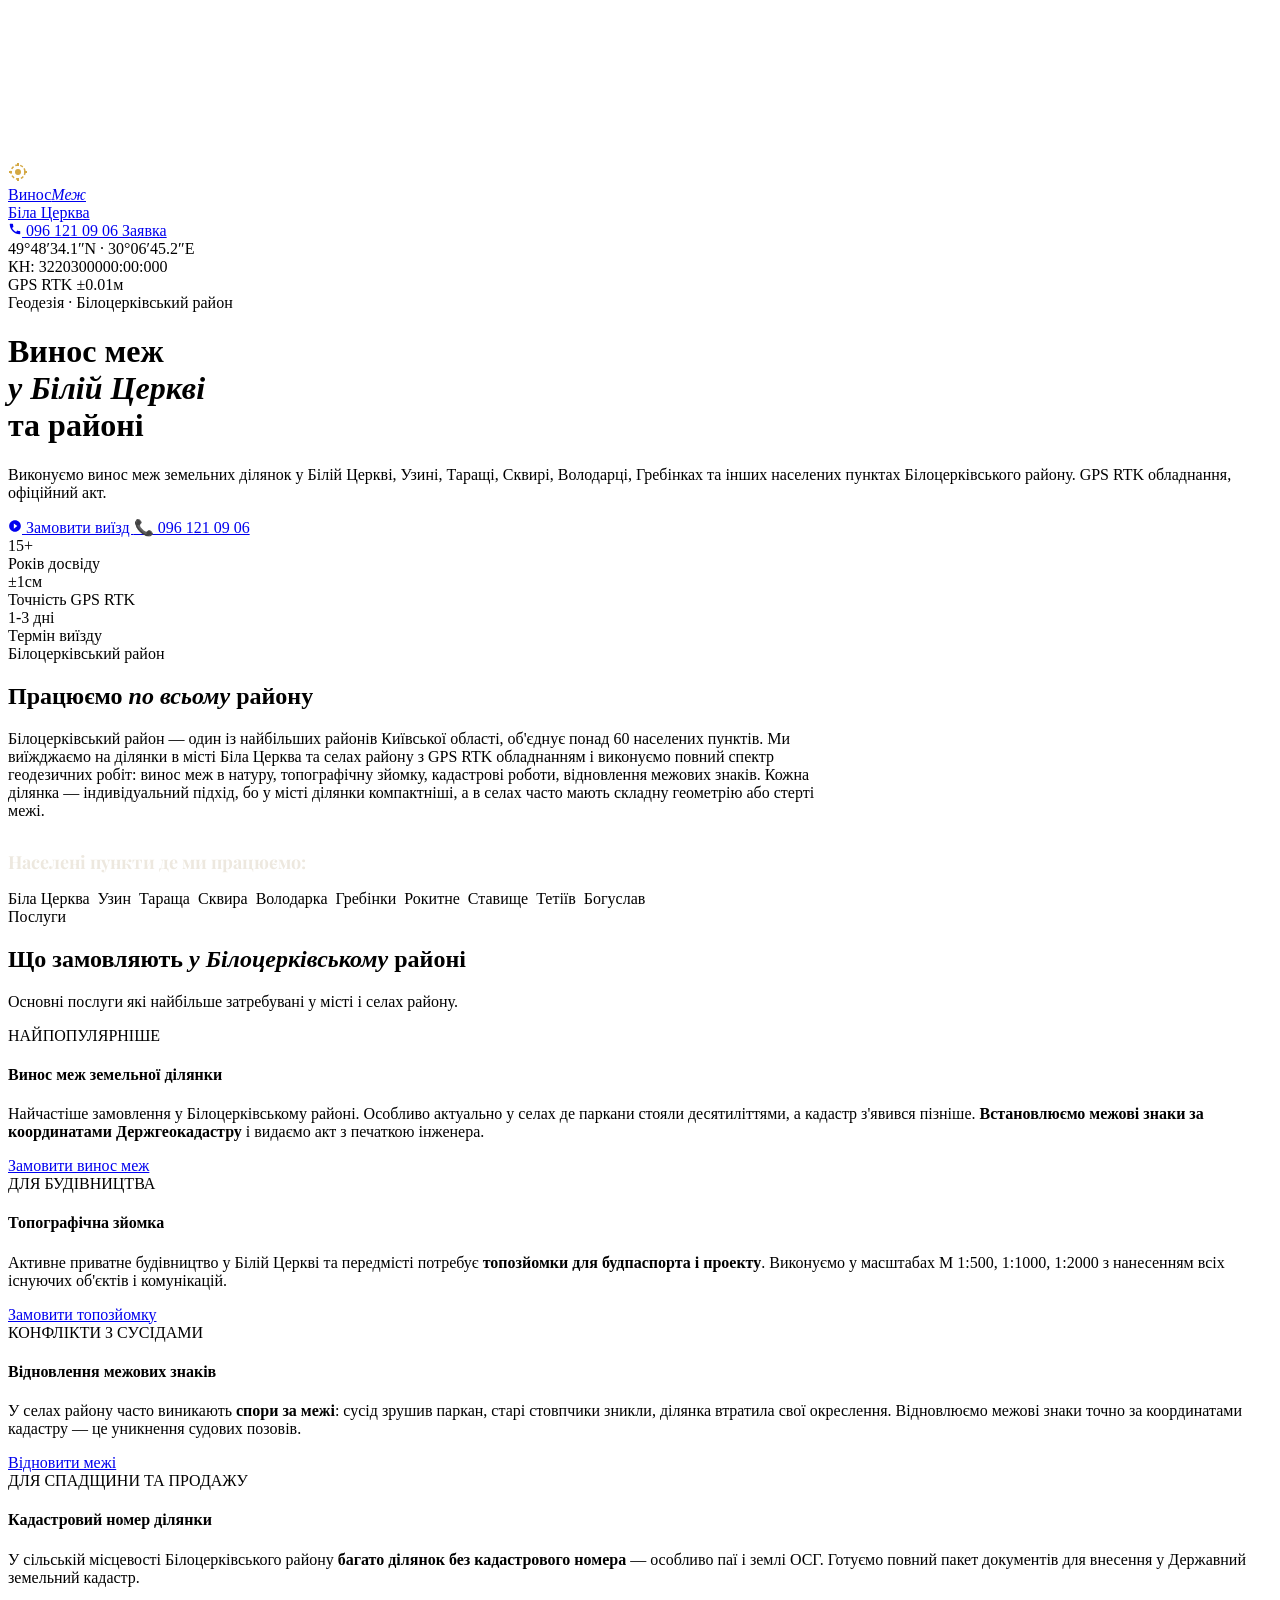
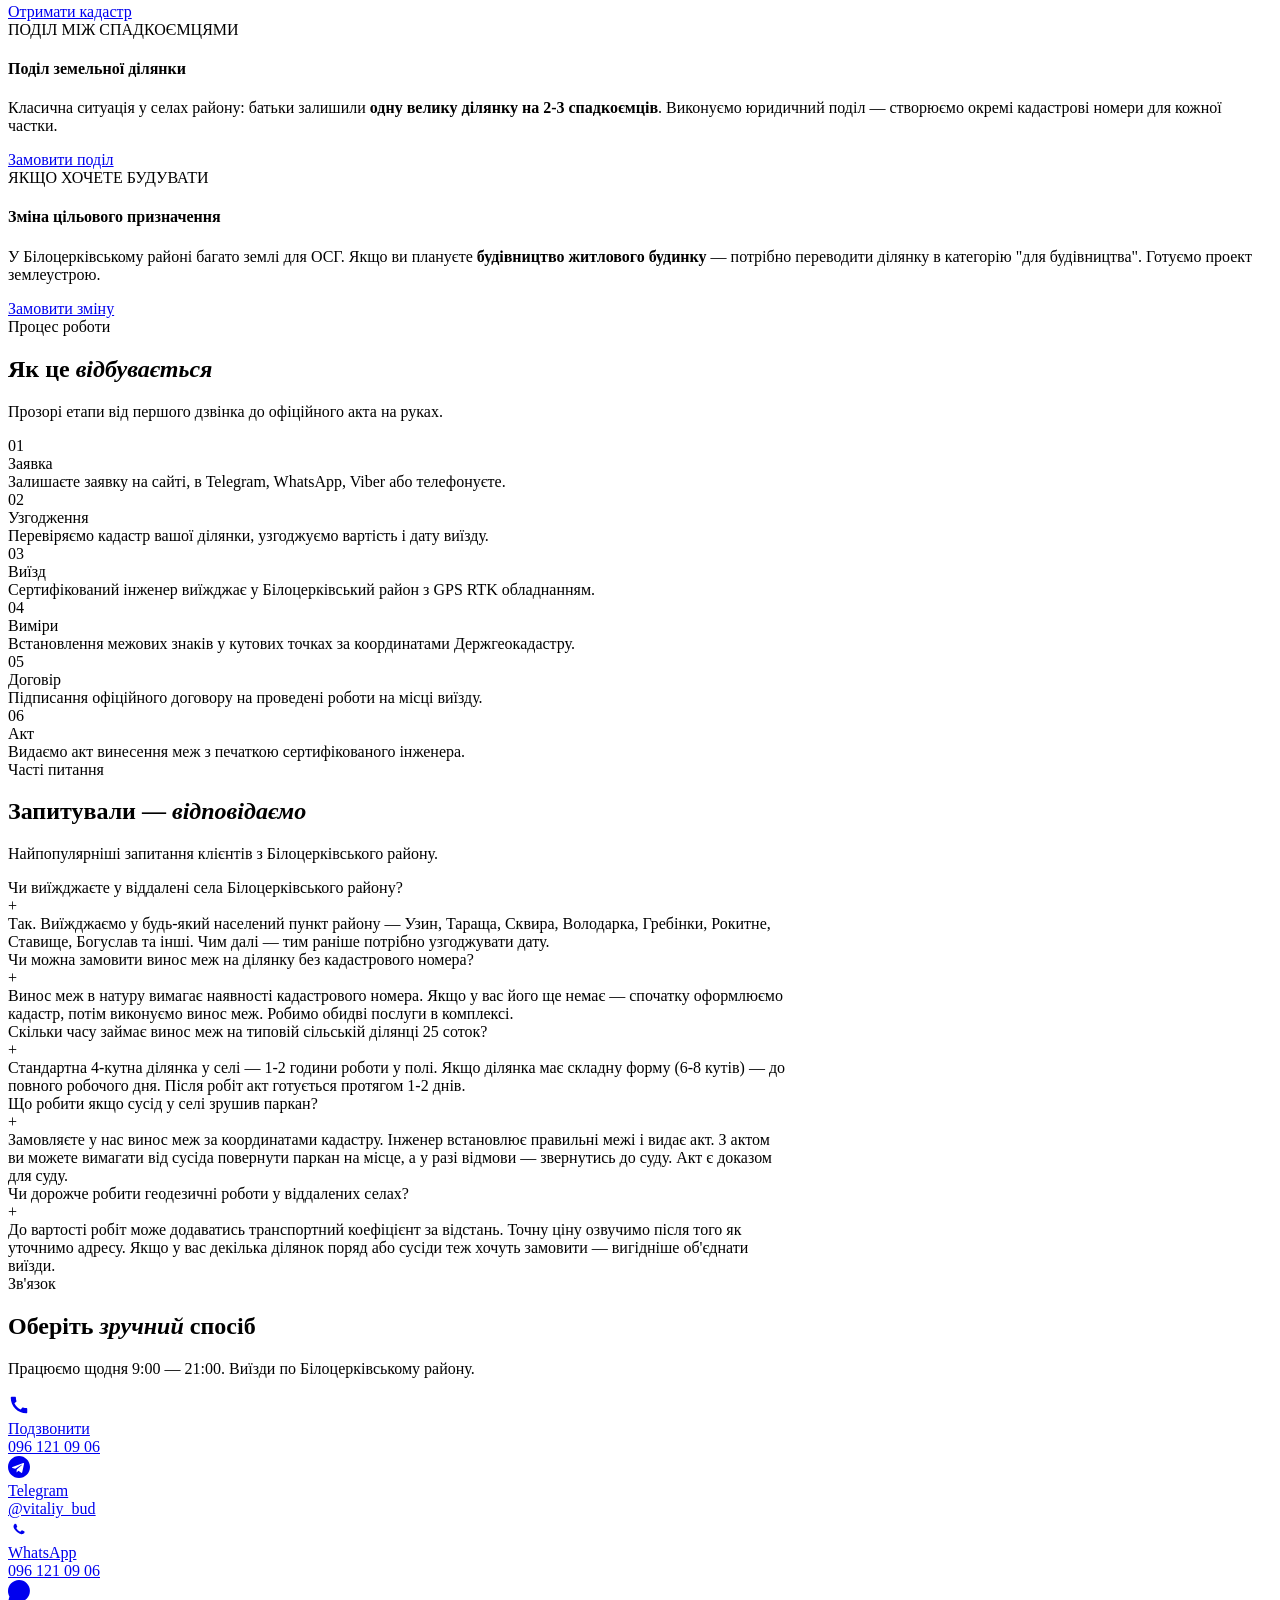
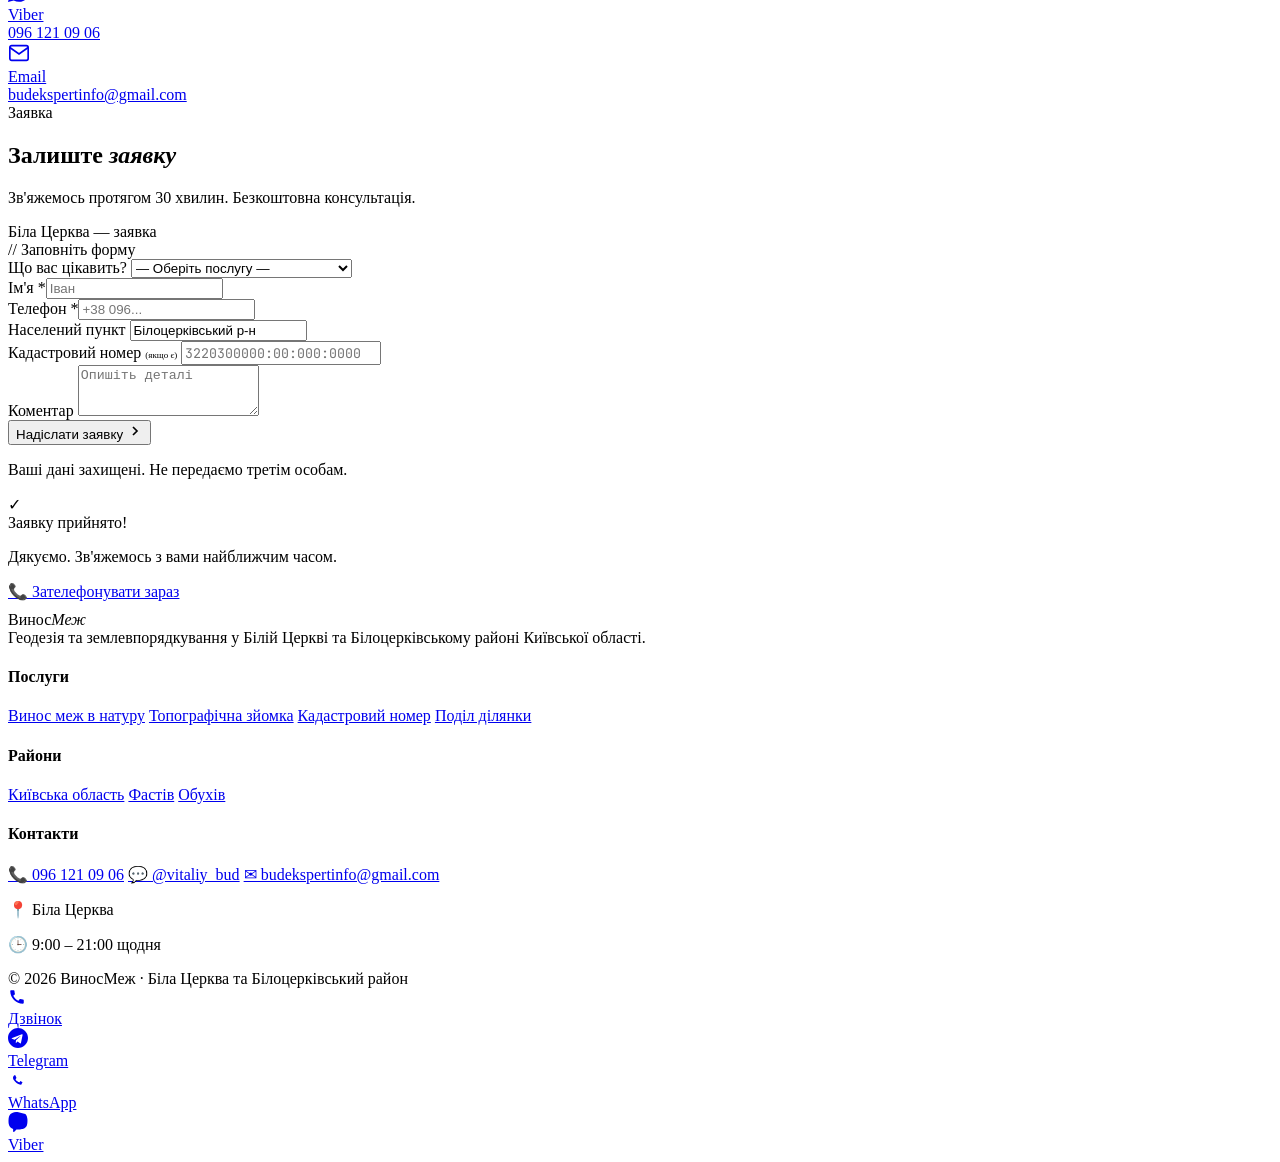
==== bila-cerkva.html @ f3c14ede "Add files via upload" ====
<!DOCTYPE html>
<html lang="uk">
<head>
<meta charset="UTF-8">
<meta name="viewport" content="width=device-width, initial-scale=1.0">

<title>Винос меж земельної ділянки у Білій Церкві та Білоцерківському районі</title>
<meta name="description" content="Винос меж в натуру у Білій Церкві, Білоцерківському районі. Гребінки, Узин, Тараща, Сквира, Володарка. GPS RTK, офіційний акт. ☎ 096 121 09 06">
<meta name="keywords" content="винос меж Біла Церква, винесення меж Білоцерківський район, геодезист Біла Церква, межування Узин, кадастр Тараща, землевпорядник Сквира, винос меж Гребінки, винос меж Володарка">
<meta name="robots" content="index, follow">
<meta name="author" content="ВиносМеж">
<link rel="canonical" href="https://vynosmezh.com.ua/bila-cerkva.html">
<meta name="theme-color" content="#07090F">

<meta property="og:type" content="website">
<meta property="og:title" content="Винос меж у Білій Церкві та Білоцерківському районі">
<meta property="og:description" content="Геодезичні роботи у Білій Церкві та селах району. Сертифікований інженер з GPS RTK. ☎ 096 121 09 06">
<meta property="og:url" content="https://vynosmezh.com.ua/bila-cerkva.html">
<meta property="og:locale" content="uk_UA">
<meta property="og:site_name" content="ВиносМеж">

<script type="application/ld+json">
{
  "@context": "https://schema.org",
  "@type": "ProfessionalService",
  "name": "ВиносМеж — Біла Церква",
  "description": "Геодезичні роботи та землевпорядкування у Білій Церкві та Білоцерківському районі Київської області.",
  "telephone": "+380961210906",
  "email": "budekspertinfo@gmail.com",
  "url": "https://vynosmezh.com.ua/bila-cerkva.html",
  "areaServed": {
    "@type": "City",
    "name": "Біла Церква",
    "containedInPlace": {
      "@type": "AdministrativeArea",
      "name": "Київська область"
    }
  },
  "openingHoursSpecification": {
    "@type": "OpeningHoursSpecification",
    "dayOfWeek": ["Monday","Tuesday","Wednesday","Thursday","Friday","Saturday","Sunday"],
    "opens": "09:00",
    "closes": "21:00"
  }
}
</script>

<link rel="preconnect" href="https://fonts.googleapis.com">
<link rel="preconnect" href="https://fonts.gstatic.com" crossorigin>
<link href="https://fonts.googleapis.com/css2?family=Playfair+Display:ital,wght@0,800;0,900;1,700;1,800&family=Syne:wght@400;600;700;800&family=JetBrains+Mono:wght@400;500&display=swap" rel="stylesheet">

<link rel="stylesheet" href="assets/styles.css">
</head>
<body>

<canvas id="cvs"></canvas>
<div class="grain"></div>

<div class="page">

<!-- HEADER -->
<header>
  <a class="logo" href="/">
    <div class="logo-box">
      <svg width="20" height="20" viewBox="0 0 20 20" fill="none" aria-hidden="true">
        <circle cx="10" cy="10" r="3" fill="#D4A843"/>
        <circle cx="10" cy="10" r="7" stroke="#D4A843" stroke-width="1.5" stroke-dasharray="3 2"/>
        <line x1="10" y1="1" x2="10" y2="4" stroke="#D4A843" stroke-width="2"/>
        <line x1="10" y1="16" x2="10" y2="19" stroke="#D4A843" stroke-width="2"/>
        <line x1="1" y1="10" x2="4" y2="10" stroke="#D4A843" stroke-width="2"/>
        <line x1="16" y1="10" x2="19" y2="10" stroke="#D4A843" stroke-width="2"/>
      </svg>
    </div>
    <div>
      <div class="logo-name">Винос<em>Меж</em></div>
      <div class="logo-sub">Біла Церква</div>
    </div>
  </a>
  <div class="hdr-right">
    <a href="tel:+380961210906" class="hdr-tel-link">
      <svg width="14" height="14" viewBox="0 0 24 24" fill="currentColor" aria-hidden="true"><path d="M20.01 15.38c-1.23 0-2.42-.2-3.53-.56-.35-.12-.74-.03-1.01.24l-1.57 1.97c-2.83-1.35-5.48-3.9-6.89-6.83l1.95-1.66c.27-.28.35-.67.24-1.02-.37-1.11-.56-2.3-.56-3.53 0-.54-.45-.99-.99-.99H4.19C3.65 3 3 3.24 3 3.99 3 13.28 10.73 21 20.01 21c.71 0 .99-.63.99-1.18v-3.45c0-.54-.45-.99-.99-.99z"/></svg>
      096 121 09 06
    </a>
    <a href="#form" class="hdr-cta">Заявка</a>
  </div>
</header>

<!-- HERO -->
<div class="hero">
  <div class="scan"></div>
  <div class="crn tl"></div><div class="crn tr"></div>
  <div class="crn bl"></div><div class="crn br"></div>
  <div class="fcoord">49°48′34.1″N · 30°06′45.2″E</div>
  <div class="fcoord">КН: 3220300000:00:000</div>
  <div class="fcoord">GPS RTK ±0.01м</div>

  <div class="hero-inner">
    <div class="hero-label">Геодезія · Білоцерківський район</div>
    <h1>Винос меж<br><em>у Білій Церкві</em><br>та районі</h1>
    <p class="hero-desc">Виконуємо винос меж земельних ділянок у Білій Церкві, Узині, Таращі, Сквирі, Володарці, Гребінках та інших населених пунктах Білоцерківського району. GPS RTK обладнання, офіційний акт.</p>
    <div class="hero-btns">
      <a href="#form" class="btn-gold">
        <svg width="14" height="14" viewBox="0 0 24 24" fill="currentColor"><path d="M12 2C6.48 2 2 6.48 2 12s4.48 10 10 10 10-4.48 10-10S17.52 2 12 2zm-2 14.5v-9l6 4.5-6 4.5z"/></svg>
        Замовити виїзд
      </a>
      <a href="tel:+380961210906" class="btn-ghost">📞 096 121 09 06</a>
    </div>
    <div class="hero-stats">
      <div><div class="stat-num">15+</div><div class="stat-lbl">Років досвіду</div></div>
      <div><div class="stat-num">±1см</div><div class="stat-lbl">Точність GPS RTK</div></div>
      <div><div class="stat-num">1-3 дні</div><div class="stat-lbl">Термін виїзду</div></div>
    </div>
  </div>
</div>

<!-- ПРО РАЙОН -->
<section id="about-region">
  <div class="sec-wrap" style="max-width:820px;">
    <div class="sec-label">Білоцерківський район</div>
    <h2 class="sec-h">Працюємо <em>по всьому</em> району</h2>
    <p class="sec-p" style="max-width:none;">Білоцерківський район — один із найбільших районів Київської області, об'єднує понад 60 населених пунктів. Ми виїжджаємо на ділянки в місті Біла Церква та селах району з GPS RTK обладнанням і виконуємо повний спектр геодезичних робіт: винос меж в натуру, топографічну зйомку, кадастрові роботи, відновлення межових знаків. Кожна ділянка — індивідуальний підхід, бо у місті ділянки компактніші, а в селах часто мають складну геометрію або стерті межі.</p>

    <div style="margin-top:30px;">
      <h3 style="font-family:'Playfair Display',serif; font-size:18px; font-weight:700; color:#EDE8DF; margin-bottom:16px;">Населені пункти де ми працюємо:</h3>
      <div style="display:flex; flex-wrap:wrap; gap:8px;">
        <span class="srv-tag" style="margin:0;">Біла Церква</span>
        <span class="srv-tag" style="margin:0;">Узин</span>
        <span class="srv-tag" style="margin:0;">Тараща</span>
        <span class="srv-tag" style="margin:0;">Сквира</span>
        <span class="srv-tag" style="margin:0;">Володарка</span>
        <span class="srv-tag" style="margin:0;">Гребінки</span>
        <span class="srv-tag" style="margin:0;">Рокитне</span>
        <span class="srv-tag" style="margin:0;">Ставище</span>
        <span class="srv-tag" style="margin:0;">Тетіїв</span>
        <span class="srv-tag" style="margin:0;">Богуслав</span>
      </div>
    </div>
  </div>
</section>

<!-- ПОСЛУГИ В РАЙОНІ -->
<section id="services">
  <div class="sec-wrap">
    <div class="sec-label">Послуги</div>
    <h2 class="sec-h">Що замовляють <em>у Білоцерківському</em> районі</h2>
    <p class="sec-p">Основні послуги які найбільше затребувані у місті і селах району.</p>

    <div class="services-grid">

      <article class="srv">
        <div class="srv-tag">НАЙПОПУЛЯРНІШЕ</div>
        <h4 class="srv-title">Винос меж земельної ділянки</h4>
        <p class="srv-text">Найчастіше замовлення у Білоцерківському районі. Особливо актуально у селах де паркани стояли десятиліттями, а кадастр з'явився пізніше. <b>Встановлюємо межові знаки за координатами Держгеокадастру</b> і видаємо акт з печаткою інженера.</p>
        <div class="srv-cta"><a href="#form" class="btn-srv">Замовити винос меж</a></div>
      </article>

      <article class="srv">
        <div class="srv-tag">ДЛЯ БУДІВНИЦТВА</div>
        <h4 class="srv-title">Топографічна зйомка</h4>
        <p class="srv-text">Активне приватне будівництво у Білій Церкві та передмісті потребує <b>топозйомки для будпаспорта і проекту</b>. Виконуємо у масштабах М 1:500, 1:1000, 1:2000 з нанесенням всіх існуючих об'єктів і комунікацій.</p>
        <div class="srv-cta"><a href="#form" class="btn-srv">Замовити топозйомку</a></div>
      </article>

      <article class="srv">
        <div class="srv-tag">КОНФЛІКТИ З СУСІДАМИ</div>
        <h4 class="srv-title">Відновлення межових знаків</h4>
        <p class="srv-text">У селах району часто виникають <b>спори за межі</b>: сусід зрушив паркан, старі стовпчики зникли, ділянка втратила свої окреслення. Відновлюємо межові знаки точно за координатами кадастру — це уникнення судових позовів.</p>
        <div class="srv-cta"><a href="#form" class="btn-srv">Відновити межі</a></div>
      </article>

      <article class="srv">
        <div class="srv-tag">ДЛЯ СПАДЩИНИ ТА ПРОДАЖУ</div>
        <h4 class="srv-title">Кадастровий номер ділянки</h4>
        <p class="srv-text">У сільській місцевості Білоцерківського району <b>багато ділянок без кадастрового номера</b> — особливо паї і землі ОСГ. Готуємо повний пакет документів для внесення у Державний земельний кадастр.</p>
        <div class="srv-cta"><a href="#form" class="btn-srv">Отримати кадастр</a></div>
      </article>

      <article class="srv">
        <div class="srv-tag">ПОДІЛ МІЖ СПАДКОЄМЦЯМИ</div>
        <h4 class="srv-title">Поділ земельної ділянки</h4>
        <p class="srv-text">Класична ситуація у селах району: батьки залишили <b>одну велику ділянку на 2-3 спадкоємців</b>. Виконуємо юридичний поділ — створюємо окремі кадастрові номери для кожної частки.</p>
        <div class="srv-cta"><a href="#form" class="btn-srv">Замовити поділ</a></div>
      </article>

      <article class="srv">
        <div class="srv-tag">ЯКЩО ХОЧЕТЕ БУДУВАТИ</div>
        <h4 class="srv-title">Зміна цільового призначення</h4>
        <p class="srv-text">У Білоцерківському районі багато землі для ОСГ. Якщо ви плануєте <b>будівництво житлового будинку</b> — потрібно переводити ділянку в категорію "для будівництва". Готуємо проект землеустрою.</p>
        <div class="srv-cta"><a href="#form" class="btn-srv">Замовити зміну</a></div>
      </article>

    </div>
  </div>
</section>

<!-- ЯК МИ ПРАЦЮЄМО -->
<section id="process">
  <div class="sec-wrap">
    <div class="sec-label">Процес роботи</div>
    <h2 class="sec-h">Як це <em>відбувається</em></h2>
    <p class="sec-p">Прозорі етапи від першого дзвінка до офіційного акта на руках.</p>

    <div class="proc-grid">
      <div class="proc"><div class="proc-num">01</div><div class="proc-title">Заявка</div><div class="proc-desc">Залишаєте заявку на сайті, в Telegram, WhatsApp, Viber або телефонуєте.</div></div>
      <div class="proc"><div class="proc-num">02</div><div class="proc-title">Узгодження</div><div class="proc-desc">Перевіряємо кадастр вашої ділянки, узгоджуємо вартість і дату виїзду.</div></div>
      <div class="proc"><div class="proc-num">03</div><div class="proc-title">Виїзд</div><div class="proc-desc">Сертифікований інженер виїжджає у Білоцерківський район з GPS RTK обладнанням.</div></div>
      <div class="proc"><div class="proc-num">04</div><div class="proc-title">Виміри</div><div class="proc-desc">Встановлення межових знаків у кутових точках за координатами Держгеокадастру.</div></div>
      <div class="proc"><div class="proc-num">05</div><div class="proc-title">Договір</div><div class="proc-desc">Підписання офіційного договору на проведені роботи на місці виїзду.</div></div>
      <div class="proc"><div class="proc-num">06</div><div class="proc-title">Акт</div><div class="proc-desc">Видаємо акт винесення меж з печаткою сертифікованого інженера.</div></div>
    </div>
  </div>
</section>

<!-- FAQ під район -->
<section id="faq">
  <div class="sec-wrap" style="max-width:780px;">
    <div class="sec-label">Часті питання</div>
    <h2 class="sec-h">Запитували — <em>відповідаємо</em></h2>
    <p class="sec-p">Найпопулярніші запитання клієнтів з Білоцерківського району.</p>

    <div class="faq-list">
      <div class="faq" onclick="toggleFaq(this)">
        <div class="faq-q">Чи виїжджаєте у віддалені села Білоцерківського району?<div class="faq-q-icon">+</div></div>
        <div class="faq-a">Так. Виїжджаємо у будь-який населений пункт району — Узин, Тараща, Сквира, Володарка, Гребінки, Рокитне, Ставище, Богуслав та інші. Чим далі — тим раніше потрібно узгоджувати дату.</div>
      </div>
      <div class="faq" onclick="toggleFaq(this)">
        <div class="faq-q">Чи можна замовити винос меж на ділянку без кадастрового номера?<div class="faq-q-icon">+</div></div>
        <div class="faq-a">Винос меж в натуру вимагає наявності кадастрового номера. Якщо у вас його ще немає — спочатку оформлюємо кадастр, потім виконуємо винос меж. Робимо обидві послуги в комплексі.</div>
      </div>
      <div class="faq" onclick="toggleFaq(this)">
        <div class="faq-q">Скільки часу займає винос меж на типовій сільській ділянці 25 соток?<div class="faq-q-icon">+</div></div>
        <div class="faq-a">Стандартна 4-кутна ділянка у селі — 1-2 години роботи у полі. Якщо ділянка має складну форму (6-8 кутів) — до повного робочого дня. Після робіт акт готується протягом 1-2 днів.</div>
      </div>
      <div class="faq" onclick="toggleFaq(this)">
        <div class="faq-q">Що робити якщо сусід у селі зрушив паркан?<div class="faq-q-icon">+</div></div>
        <div class="faq-a">Замовляєте у нас винос меж за координатами кадастру. Інженер встановлює правильні межі і видає акт. З актом ви можете вимагати від сусіда повернути паркан на місце, а у разі відмови — звернутись до суду. Акт є доказом для суду.</div>
      </div>
      <div class="faq" onclick="toggleFaq(this)">
        <div class="faq-q">Чи дорожче робити геодезичні роботи у віддалених селах?<div class="faq-q-icon">+</div></div>
        <div class="faq-a">До вартості робіт може додаватись транспортний коефіцієнт за відстань. Точну ціну озвучимо після того як уточнимо адресу. Якщо у вас декілька ділянок поряд або сусіди теж хочуть замовити — вигідніше об'єднати виїзди.</div>
      </div>
    </div>
  </div>
</section>

<!-- КОНТАКТИ -->
<section id="contacts" class="contacts-section">
  <div class="sec-wrap">
    <div class="sec-label">Зв'язок</div>
    <h2 class="sec-h">Оберіть <em>зручний</em> спосіб</h2>
    <p class="sec-p">Працюємо щодня 9:00 — 21:00. Виїзди по Білоцерківському району.</p>

    <div class="contacts-grid">
      <a href="tel:+380961210906" class="ch-btn ch-tel">
        <div class="ch-ico"><svg width="22" height="22" viewBox="0 0 24 24" fill="currentColor"><path d="M20.01 15.38c-1.23 0-2.42-.2-3.53-.56-.35-.12-.74-.03-1.01.24l-1.57 1.97c-2.83-1.35-5.48-3.9-6.89-6.83l1.95-1.66c.27-.28.35-.67.24-1.02-.37-1.11-.56-2.3-.56-3.53 0-.54-.45-.99-.99-.99H4.19C3.65 3 3 3.24 3 3.99 3 13.28 10.73 21 20.01 21c.71 0 .99-.63.99-1.18v-3.45c0-.54-.45-.99-.99-.99z"/></svg></div>
        <div class="ch-name">Подзвонити</div>
        <div class="ch-val">096 121 09 06</div>
      </a>
      <a href="https://t.me/vitaliy_bud" target="_blank" rel="noopener" class="ch-btn ch-tg">
        <div class="ch-ico"><svg width="22" height="22" viewBox="0 0 24 24" fill="currentColor"><path d="M12 0C5.373 0 0 5.373 0 12s5.373 12 12 12 12-5.373 12-12S18.627 0 12 0zm5.562 8.248l-2.04 9.61c-.15.674-.543.838-1.097.522l-3.02-2.226-1.46 1.4c-.16.16-.296.296-.608.296l.216-3.073 5.594-5.054c.243-.216-.053-.336-.377-.12l-6.916 4.354-2.98-.93c-.648-.203-.66-.648.135-.96l11.636-4.487c.54-.195 1.012.12.917.668z"/></svg></div>
        <div class="ch-name">Telegram</div>
        <div class="ch-val">@vitaliy_bud</div>
      </a>
      <a href="https://wa.me/380961210906" target="_blank" rel="noopener" class="ch-btn ch-wa">
        <div class="ch-ico"><svg width="22" height="22" viewBox="0 0 24 24" fill="currentColor"><path d="M17.472 14.382c-.297-.149-1.758-.867-2.03-.967-.273-.099-.471-.148-.67.15-.197.297-.767.966-.94 1.164-.173.199-.347.223-.644.075-.297-.15-1.255-.463-2.39-1.475-.883-.788-1.48-1.761-1.653-2.059-.173-.297-.018-.458.13-.606.134-.133.298-.347.446-.52.149-.174.198-.298.298-.497.099-.198.05-.371-.025-.52-.075-.149-.669-1.612-.916-2.207-.242-.579-.487-.5-.669-.51-.173-.008-.371-.01-.57-.01-.198 0-.52.074-.792.372-.272.297-1.04 1.016-1.04 2.479 0 1.462 1.065 2.875 1.213 3.074.149.198 2.096 3.2 5.077 4.487.709.306 1.262.489 1.694.625.712.227 1.36.195 1.871.118.571-.085 1.758-.719 2.006-1.413.248-.694.248-1.289.173-1.413-.074-.124-.272-.198-.57-.347"/></svg></div>
        <div class="ch-name">WhatsApp</div>
        <div class="ch-val">096 121 09 06</div>
      </a>
      <a href="viber://chat?number=%2B380961210906" class="ch-btn ch-vb">
        <div class="ch-ico"><svg width="22" height="22" viewBox="0 0 24 24" fill="currentColor"><path d="M12 .002C5.373.028 0 5.401 0 12.028c0 2.097.547 4.142 1.588 5.945L0 24l6.305-1.654c1.737.95 3.69 1.448 5.683 1.448h.005c6.554 0 11.89-5.335 11.893-11.893A11.821 11.821 0 0 0 12 .002z"/></svg></div>
        <div class="ch-name">Viber</div>
        <div class="ch-val">096 121 09 06</div>
      </a>
      <a href="mailto:budekspertinfo@gmail.com" class="ch-btn ch-mail">
        <div class="ch-ico"><svg width="22" height="22" viewBox="0 0 24 24" fill="none" stroke="currentColor" stroke-width="1.8"><path d="M4 4h16c1.1 0 2 .9 2 2v12c0 1.1-.9 2-2 2H4c-1.1 0-2-.9-2-2V6c0-1.1.9-2 2-2z"/><polyline points="22 6 12 13 2 6"/></svg></div>
        <div class="ch-name">Email</div>
        <div class="ch-val">budekspertinfo@gmail.com</div>
      </a>
    </div>
  </div>
</section>

<!-- ФОРМА -->
<section id="form" class="form-section">
  <div class="form-wrap">
    <div class="sec-label">Заявка</div>
    <h2 class="sec-h">Залиште <em>заявку</em></h2>
    <p class="sec-p">Зв'яжемось протягом 30 хвилин. Безкоштовна консультація.</p>

    <div class="fcard">
      <div class="form-h">Біла Церква — заявка</div>
      <div class="form-sub">// Заповніть форму</div>

      <div id="formBlock">
        <div class="field">
          <label for="fservice">Що вас цікавить?</label>
          <select id="fservice">
            <option value="">— Оберіть послугу —</option>
            <optgroup label="Геодезія">
              <option>Винос меж земельної ділянки</option>
              <option>Топографічна зйомка</option>
              <option>Кадастрова зйомка</option>
              <option>Виконавча зйомка</option>
              <option>Відновлення межових знаків</option>
            </optgroup>
            <optgroup label="Землевпорядкування">
              <option>Кадастровий номер</option>
              <option>Поділ ділянки</option>
              <option>Об'єднання ділянок</option>
              <option>Зміна цільового призначення</option>
              <option>Приватизація землі</option>
            </optgroup>
            <option>Не знаю / потрібна консультація</option>
          </select>
        </div>

        <div class="row2">
          <div class="field"><label for="fname">Ім'я *</label><input type="text" id="fname" placeholder="Іван"></div>
          <div class="field"><label for="fphone">Телефон *</label><input type="tel" id="fphone" placeholder="+38 096..."></div>
        </div>

        <div class="field">
          <label for="fcity">Населений пункт</label>
          <input type="text" id="fcity" placeholder="Біла Церква / Узин / Тараща..." value="Білоцерківський р-н">
        </div>

        <div class="field">
          <label for="fcadnum">Кадастровий номер <span style="color:var(--muted);font-weight:400;font-size:9px;">(якщо є)</span></label>
          <input type="text" id="fcadnum" placeholder="3220300000:00:000:0000" maxlength="23" inputmode="numeric" oninput="formatCadNum(this)" style="font-family:'JetBrains Mono',monospace;">
        </div>

        <div class="field">
          <label for="fcomment">Коментар</label>
          <textarea id="fcomment" rows="3" placeholder="Опишіть деталі"></textarea>
        </div>

        <button class="btn-submit" onclick="doSubmit()" type="button">
          Надіслати заявку
          <svg width="16" height="16" viewBox="0 0 24 24" fill="none" stroke="currentColor" stroke-width="2.5"><polyline points="9 18 15 12 9 6"/></svg>
        </button>

        <p class="privacy">Ваші дані захищені. Не передаємо третім особам.</p>
      </div>

      <div class="success-block" id="successBlock">
        <div class="success-ico">✓</div>
        <div class="success-h">Заявку прийнято!</div>
        <p class="success-p">Дякуємо. Зв'яжемось з вами найближчим часом.</p>
        <a href="tel:+380961210906" class="btn-gold" style="display:flex; margin-bottom:10px;">📞 Зателефонувати зараз</a>
      </div>
    </div>
  </div>
</section>

<!-- FOOTER -->
<footer>
  <div class="foot-wrap">
    <div class="foot-block">
      <div class="foot-logo">Винос<em>Меж</em></div>
      <div class="foot-desc">Геодезія та землевпорядкування у Білій Церкві та Білоцерківському районі Київської області.</div>
    </div>
    <div class="foot-block">
      <h4>Послуги</h4>
      <a href="#services">Винос меж в натуру</a>
      <a href="#services">Топографічна зйомка</a>
      <a href="#services">Кадастровий номер</a>
      <a href="#services">Поділ ділянки</a>
    </div>
    <div class="foot-block">
      <h4>Райони</h4>
      <a href="/">Київська область</a>
      <a href="fastiv.html">Фастів</a>
      <a href="obukhiv.html">Обухів</a>
    </div>
    <div class="foot-block">
      <h4>Контакти</h4>
      <a href="tel:+380961210906">📞 096 121 09 06</a>
      <a href="https://t.me/vitaliy_bud" target="_blank">💬 @vitaliy_bud</a>
      <a href="mailto:budekspertinfo@gmail.com">✉ budekspertinfo@gmail.com</a>
      <p>📍 Біла Церква</p>
      <p>🕒 9:00 – 21:00 щодня</p>
    </div>
  </div>
  <div class="foot-copy">© 2026 ВиносМеж · Біла Церква та Білоцерківський район</div>
</footer>

</div>

<!-- STICKY -->
<div class="sticky-bar">
  <a href="tel:+380961210906" class="sb sb-tel">
    <div class="sb-ico"><svg width="18" height="18" viewBox="0 0 24 24" fill="currentColor"><path d="M20.01 15.38c-1.23 0-2.42-.2-3.53-.56-.35-.12-.74-.03-1.01.24l-1.57 1.97c-2.83-1.35-5.48-3.9-6.89-6.83l1.95-1.66c.27-.28.35-.67.24-1.02-.37-1.11-.56-2.3-.56-3.53 0-.54-.45-.99-.99-.99H4.19C3.65 3 3 3.24 3 3.99 3 13.28 10.73 21 20.01 21c.71 0 .99-.63.99-1.18v-3.45c0-.54-.45-.99-.99-.99z"/></svg></div>
    Дзвінок
  </a>
  <a href="https://t.me/vitaliy_bud" target="_blank" class="sb sb-tg">
    <div class="sb-ico"><svg width="20" height="20" viewBox="0 0 24 24" fill="currentColor"><path d="M12 0C5.373 0 0 5.373 0 12s5.373 12 12 12 12-5.373 12-12S18.627 0 12 0zm5.562 8.248l-2.04 9.61c-.15.674-.543.838-1.097.522l-3.02-2.226-1.46 1.4c-.16.16-.296.296-.608.296l.216-3.073 5.594-5.054c.243-.216-.053-.336-.377-.12l-6.916 4.354-2.98-.93c-.648-.203-.66-.648.135-.96l11.636-4.487c.54-.195 1.012.12.917.668z"/></svg></div>
    Telegram
  </a>
  <a href="https://wa.me/380961210906" target="_blank" class="sb sb-wa">
    <div class="sb-ico"><svg width="20" height="20" viewBox="0 0 24 24" fill="currentColor"><path d="M17.472 14.382c-.297-.149-1.758-.867-2.03-.967-.273-.099-.471-.148-.67.15-.197.297-.767.966-.94 1.164-.173.199-.347.223-.644.075-.297-.15-1.255-.463-2.39-1.475-.883-.788-1.48-1.761-1.653-2.059-.173-.297-.018-.458.13-.606.134-.133.298-.347.446-.52.149-.174.198-.298.298-.497.099-.198.05-.371-.025-.52-.075-.149-.669-1.612-.916-2.207-.242-.579-.487-.5-.669-.51-.173-.008-.371-.01-.57-.01-.198 0-.52.074-.792.372-.272.297-1.04 1.016-1.04 2.479 0 1.462 1.065 2.875 1.213 3.074.149.198 2.096 3.2 5.077 4.487.709.306 1.262.489 1.694.625.712.227 1.36.195 1.871.118"/></svg></div>
    WhatsApp
  </a>
  <a href="viber://chat?number=%2B380961210906" class="sb sb-vb">
    <div class="sb-ico"><svg width="20" height="20" viewBox="0 0 24 24" fill="currentColor"><path d="M11.4.002C9.473.028 5.331.344 3.014 2.467 1.295 4.187.687 6.7.62 9.82c-.06 3.11-.13 8.95 5.5 10.54v2.42s-.04.97.6 1.17c.79.25 1.24-.51 1.99-1.32l1.4-1.58c3.85.32 6.81-.42 7.15-.53.78-.25 5.18-.81 5.89-6.66.74-6.03-.36-9.83-2.34-11.55"/></svg></div>
    Viber
  </a>
</div>

<script src="assets/scripts.js"></script>
</body>
</html>
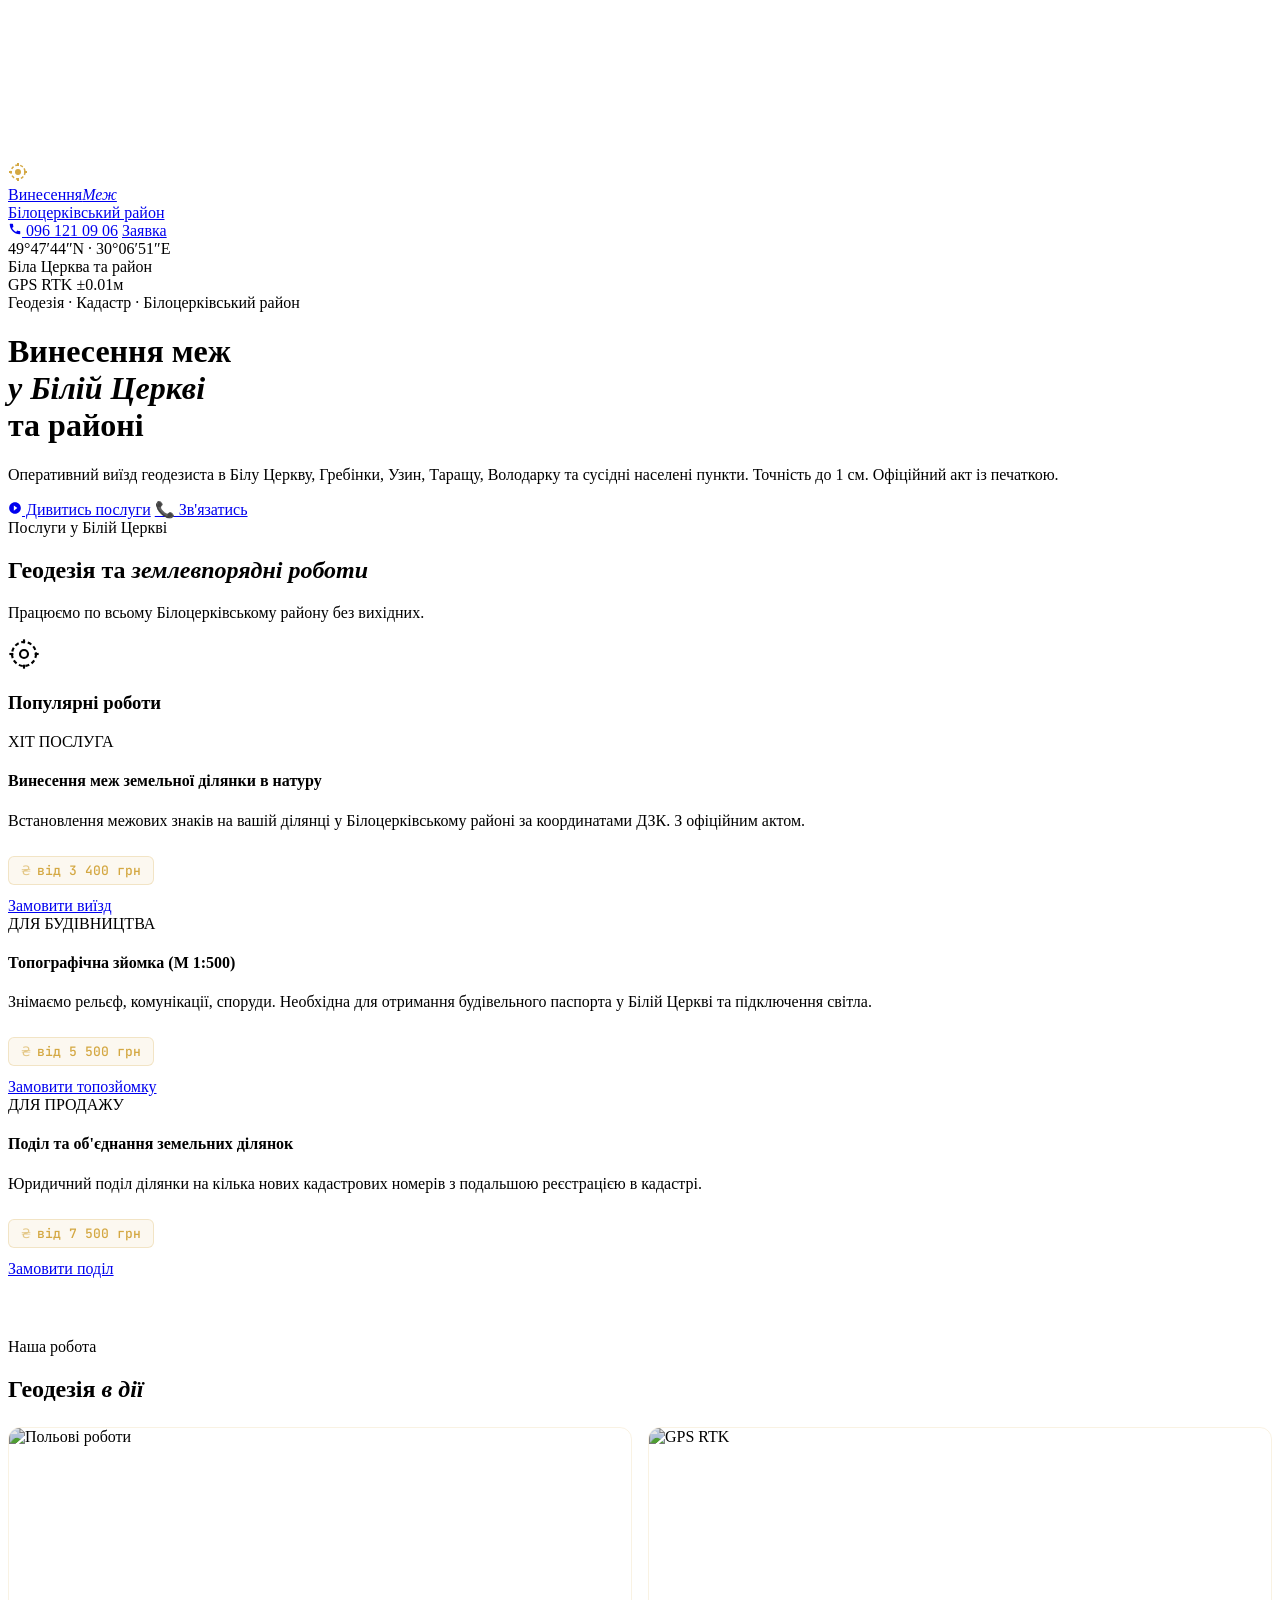
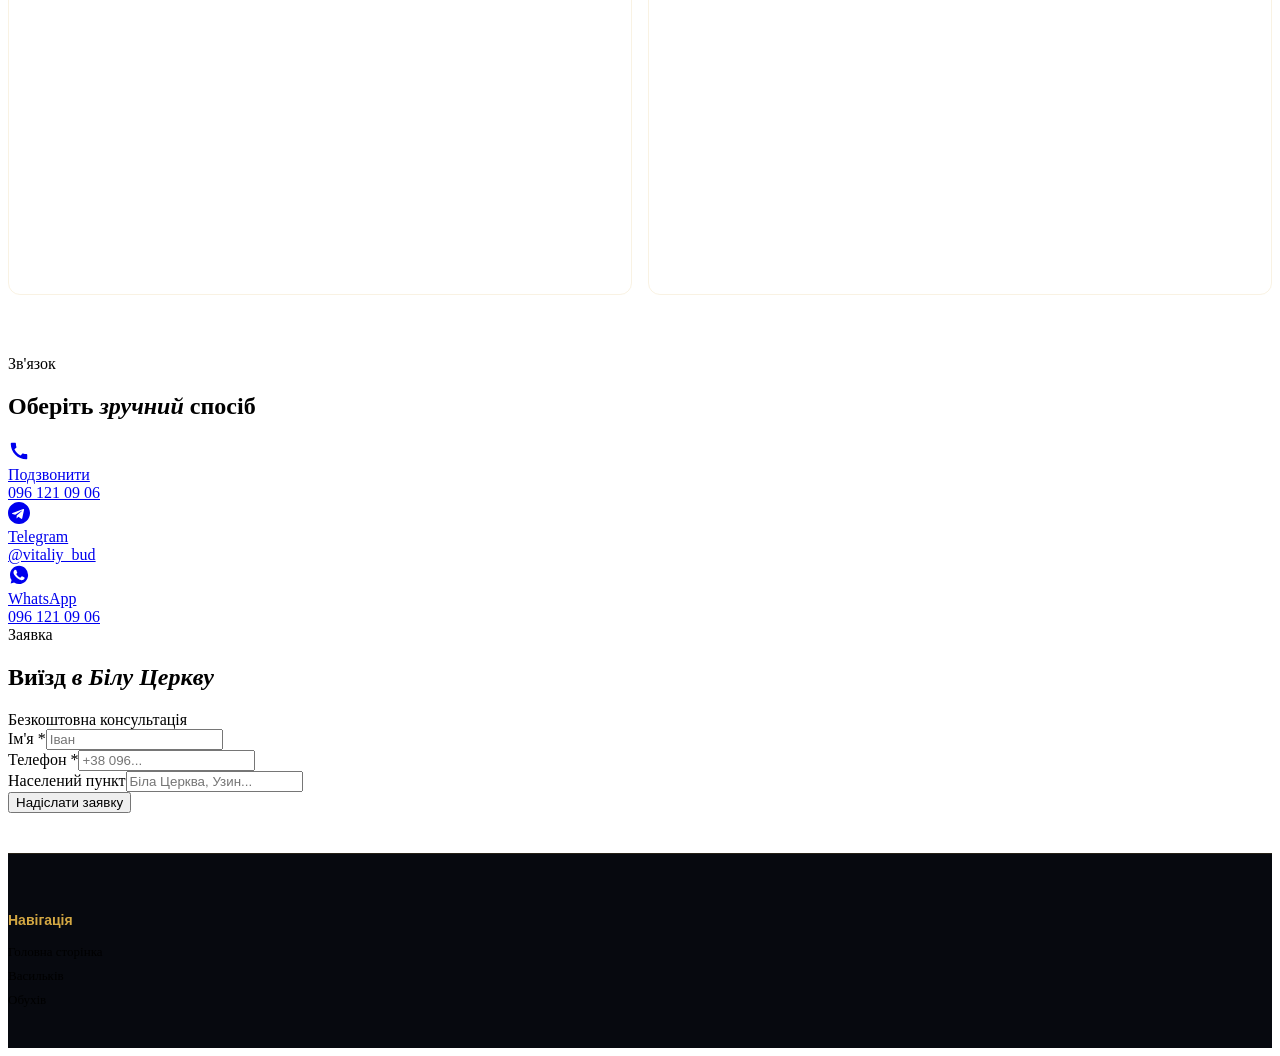
==== commit e2ff0387: "Update bila-cerkva.html" ====
--- a/bila-cerkva.html
+++ b/bila-cerkva.html
@@ -4,52 +4,33 @@
 <meta charset="UTF-8">
 <meta name="viewport" content="width=device-width, initial-scale=1.0">
 
-<title>Винос меж земельної ділянки у Білій Церкві та Білоцерківському районі</title>
-<meta name="description" content="Винос меж в натуру у Білій Церкві, Білоцерківському районі. Гребінки, Узин, Тараща, Сквира, Володарка. GPS RTK, офіційний акт. ☎ 096 121 09 06">
-<meta name="keywords" content="винос меж Біла Церква, винесення меж Білоцерківський район, геодезист Біла Церква, межування Узин, кадастр Тараща, землевпорядник Сквира, винос меж Гребінки, винос меж Володарка">
+<title>Винесення Меж Біла Церква — геодезія та землевпорядні роботи у Білоцерківському районі</title>
+<meta name="description" content="Винесення меж земельної ділянки в натуру, топозйомка, поділ ділянки у Білій Церкві та районі. Гребінки, Узин, Тараща. ☎ 096 121 09 06">
+<meta name="keywords" content="винесення меж Біла Церква, винос меж Біла Церква, топографічна зйомка Біла Церква, кадастровий номер Білоцерківський район, Гребінки, Узин, Тараща, Володарка, Сквира, геодезія Біла Церква">
 <meta name="robots" content="index, follow">
-<meta name="author" content="ВиносМеж">
+<meta name="author" content="Винесення Меж">
 <link rel="canonical" href="https://vynosmezh.com.ua/bila-cerkva.html">
 <meta name="theme-color" content="#07090F">
 
 <meta property="og:type" content="website">
-<meta property="og:title" content="Винос меж у Білій Церкві та Білоцерківському районі">
-<meta property="og:description" content="Геодезичні роботи у Білій Церкві та селах району. Сертифікований інженер з GPS RTK. ☎ 096 121 09 06">
+<meta property="og:title" content="Винесення Меж Біла Церква — геодезія у Білоцерківському районі">
+<meta property="og:description" content="Винесення меж земельної ділянки в натуру, топозйомка, кадастр. Сертифіковані інженери з GPS RTK у Білій Церкві. ☎ 096 121 09 06">
 <meta property="og:url" content="https://vynosmezh.com.ua/bila-cerkva.html">
 <meta property="og:locale" content="uk_UA">
-<meta property="og:site_name" content="ВиносМеж">
-
-<script type="application/ld+json">
-{
-  "@context": "https://schema.org",
-  "@type": "ProfessionalService",
-  "name": "ВиносМеж — Біла Церква",
-  "description": "Геодезичні роботи та землевпорядкування у Білій Церкві та Білоцерківському районі Київської області.",
-  "telephone": "+380961210906",
-  "email": "budekspertinfo@gmail.com",
-  "url": "https://vynosmezh.com.ua/bila-cerkva.html",
-  "areaServed": {
-    "@type": "City",
-    "name": "Біла Церква",
-    "containedInPlace": {
-      "@type": "AdministrativeArea",
-      "name": "Київська область"
-    }
-  },
-  "openingHoursSpecification": {
-    "@type": "OpeningHoursSpecification",
-    "dayOfWeek": ["Monday","Tuesday","Wednesday","Thursday","Friday","Saturday","Sunday"],
-    "opens": "09:00",
-    "closes": "21:00"
-  }
-}
-</script>
+<meta property="og:site_name" content="Винесення Меж">
 
 <link rel="preconnect" href="https://fonts.googleapis.com">
 <link rel="preconnect" href="https://fonts.gstatic.com" crossorigin>
 <link href="https://fonts.googleapis.com/css2?family=Playfair+Display:ital,wght@0,800;0,900;1,700;1,800&family=Syne:wght@400;600;700;800&family=JetBrains+Mono:wght@400;500&display=swap" rel="stylesheet">
+<link rel="stylesheet" href="assets/styles.css">
 
-<link rel="stylesheet" href="assets/styles.css">
+<style>
+  .srv-price { display: inline-flex; align-items: center; gap: 6px; font-family: 'JetBrains Mono', monospace; font-size: 13px; font-weight: 500; color: #D4A843; background: rgba(212,168,67,0.08); border: 1px solid rgba(212,168,67,0.25); border-radius: 6px; padding: 5px 12px; margin: 10px 0 12px; }
+  .srv-price::before { content: '₴'; opacity: 0.6; }
+  .success-block { display: none; text-align: center; padding: 2rem 0; }
+  .success-block.active { display: block; }
+  #formBlock.hidden { display: none; }
+</style>
 </head>
 <body>
 
@@ -58,7 +39,6 @@
 
 <div class="page">
 
-<!-- HEADER -->
 <header>
   <a class="logo" href="/">
     <div class="logo-box">
@@ -72,340 +52,122 @@
       </svg>
     </div>
     <div>
-      <div class="logo-name">Винос<em>Меж</em></div>
-      <div class="logo-sub">Біла Церква</div>
+      <div class="logo-name">Винесення<em>Меж</em></div>
+      <div class="logo-sub">Білоцерківський район</div>
     </div>
   </a>
   <div class="hdr-right">
-    <a href="tel:+380961210906" class="hdr-tel-link">
-      <svg width="14" height="14" viewBox="0 0 24 24" fill="currentColor" aria-hidden="true"><path d="M20.01 15.38c-1.23 0-2.42-.2-3.53-.56-.35-.12-.74-.03-1.01.24l-1.57 1.97c-2.83-1.35-5.48-3.9-6.89-6.83l1.95-1.66c.27-.28.35-.67.24-1.02-.37-1.11-.56-2.3-.56-3.53 0-.54-.45-.99-.99-.99H4.19C3.65 3 3 3.24 3 3.99 3 13.28 10.73 21 20.01 21c.71 0 .99-.63.99-1.18v-3.45c0-.54-.45-.99-.99-.99z"/></svg>
-      096 121 09 06
-    </a>
+    <a href="tel:+380961210906" class="hdr-tel-link" aria-label="Зателефонувати"><svg width="14" height="14" viewBox="0 0 24 24" fill="currentColor" aria-hidden="true"><path d="M20.01 15.38c-1.23 0-2.42-.2-3.53-.56-.35-.12-.74-.03-1.01.24l-1.57 1.97c-2.83-1.35-5.48-3.9-6.89-6.83l1.95-1.66c.27-.28.35-.67.24-1.02-.37-1.11-.56-2.3-.56-3.53 0-.54-.45-.99-.99-.99H4.19C3.65 3 3 3.24 3 3.99 3 13.28 10.73 21 20.01 21c.71 0 .99-.63.99-1.18v-3.45c0-.54-.45-.99-.99-.99z"/></svg> 096 121 09 06</a>
     <a href="#form" class="hdr-cta">Заявка</a>
   </div>
 </header>
 
-<!-- HERO -->
 <div class="hero">
-  <div class="scan"></div>
-  <div class="crn tl"></div><div class="crn tr"></div>
-  <div class="crn bl"></div><div class="crn br"></div>
-  <div class="fcoord">49°48′34.1″N · 30°06′45.2″E</div>
-  <div class="fcoord">КН: 3220300000:00:000</div>
-  <div class="fcoord">GPS RTK ±0.01м</div>
+  <div class="scan" aria-hidden="true"></div>
+  <div class="crn tl" aria-hidden="true"></div>
+  <div class="crn tr" aria-hidden="true"></div>
+  <div class="crn bl" aria-hidden="true"></div>
+  <div class="crn br" aria-hidden="true"></div>
+  <div class="fcoord" aria-hidden="true">49°47′44″N · 30°06′51″E</div>
+  <div class="fcoord" aria-hidden="true">Біла Церква та район</div>
+  <div class="fcoord" aria-hidden="true">GPS RTK ±0.01м</div>
 
   <div class="hero-inner">
-    <div class="hero-label">Геодезія · Білоцерківський район</div>
-    <h1>Винос меж<br><em>у Білій Церкві</em><br>та районі</h1>
-    <p class="hero-desc">Виконуємо винос меж земельних ділянок у Білій Церкві, Узині, Таращі, Сквирі, Володарці, Гребінках та інших населених пунктах Білоцерківського району. GPS RTK обладнання, офіційний акт.</p>
+    <div class="hero-label">Геодезія · Кадастр · Білоцерківський район</div>
+    <h1 data-utm="default">Винесення меж<br><em>у Білій Церкві</em><br>та районі</h1>
+    <p class="hero-desc">Оперативний виїзд геодезиста в Білу Церкву, Гребінки, Узин, Таращу, Володарку та сусідні населені пункти. Точність до 1 см. Офіційний акт із печаткою.</p>
     <div class="hero-btns">
-      <a href="#form" class="btn-gold">
-        <svg width="14" height="14" viewBox="0 0 24 24" fill="currentColor"><path d="M12 2C6.48 2 2 6.48 2 12s4.48 10 10 10 10-4.48 10-10S17.52 2 12 2zm-2 14.5v-9l6 4.5-6 4.5z"/></svg>
-        Замовити виїзд
-      </a>
-      <a href="tel:+380961210906" class="btn-ghost">📞 096 121 09 06</a>
-    </div>
-    <div class="hero-stats">
-      <div><div class="stat-num">15+</div><div class="stat-lbl">Років досвіду</div></div>
-      <div><div class="stat-num">±1см</div><div class="stat-lbl">Точність GPS RTK</div></div>
-      <div><div class="stat-num">1-3 дні</div><div class="stat-lbl">Термін виїзду</div></div>
+      <a href="#services" class="btn-gold"><svg width="14" height="14" viewBox="0 0 24 24" fill="currentColor" aria-hidden="true"><path d="M12 2C6.48 2 2 6.48 2 12s4.48 10 10 10 10-4.48 10-10S17.52 2 12 2zm-2 14.5v-9l6 4.5-6 4.5z"/></svg> Дивитись послуги</a>
+      <a href="#contacts" class="btn-ghost">📞 Зв'язатись</a>
     </div>
   </div>
 </div>
 
-<!-- ПРО РАЙОН -->
-<section id="about-region">
-  <div class="sec-wrap" style="max-width:820px;">
-    <div class="sec-label">Білоцерківський район</div>
-    <h2 class="sec-h">Працюємо <em>по всьому</em> району</h2>
-    <p class="sec-p" style="max-width:none;">Білоцерківський район — один із найбільших районів Київської області, об'єднує понад 60 населених пунктів. Ми виїжджаємо на ділянки в місті Біла Церква та селах району з GPS RTK обладнанням і виконуємо повний спектр геодезичних робіт: винос меж в натуру, топографічну зйомку, кадастрові роботи, відновлення межових знаків. Кожна ділянка — індивідуальний підхід, бо у місті ділянки компактніші, а в селах часто мають складну геометрію або стерті межі.</p>
+<section id="services">
+  <div class="sec-wrap">
+    <div class="sec-label">Послуги у Білій Церкві</div>
+    <h2 class="sec-h">Геодезія та <em>землевпорядні роботи</em></h2>
+    <p class="sec-p">Працюємо по всьому Білоцерківському району без вихідних.</p>
 
-    <div style="margin-top:30px;">
-      <h3 style="font-family:'Playfair Display',serif; font-size:18px; font-weight:700; color:#EDE8DF; margin-bottom:16px;">Населені пункти де ми працюємо:</h3>
-      <div style="display:flex; flex-wrap:wrap; gap:8px;">
-        <span class="srv-tag" style="margin:0;">Біла Церква</span>
-        <span class="srv-tag" style="margin:0;">Узин</span>
-        <span class="srv-tag" style="margin:0;">Тараща</span>
-        <span class="srv-tag" style="margin:0;">Сквира</span>
-        <span class="srv-tag" style="margin:0;">Володарка</span>
-        <span class="srv-tag" style="margin:0;">Гребінки</span>
-        <span class="srv-tag" style="margin:0;">Рокитне</span>
-        <span class="srv-tag" style="margin:0;">Ставище</span>
-        <span class="srv-tag" style="margin:0;">Тетіїв</span>
-        <span class="srv-tag" style="margin:0;">Богуслав</span>
+    <div class="cat-block">
+      <div class="cat-header">
+        <div class="cat-icon">
+          <svg width="32" height="32" viewBox="0 0 24 24" fill="none" stroke="currentColor" stroke-width="1.6" aria-hidden="true"><circle cx="12" cy="12" r="3"/><circle cx="12" cy="12" r="9" stroke-dasharray="3 2"/><line x1="12" y1="1" x2="12" y2="4"/><line x1="12" y1="20" x2="12" y2="23"/><line x1="1" y1="12" x2="4" y2="12"/><line x1="20" y1="12" x2="23" y2="12"/></svg>
+        </div>
+        <div><h3 class="cat-h">Популярні роботи</h3></div>
+      </div>
+      <div class="services-grid">
+        <article class="srv"><div class="srv-tag">ХІТ ПОСЛУГА</div><h4 class="srv-title">Винесення меж земельної ділянки в натуру</h4><p class="srv-text">Встановлення межових знаків на вашій ділянці у Білоцерківському районі за координатами ДЗК. З офіційним актом.</p><div class="srv-price">від 3 400 грн</div><div class="srv-cta"><a href="#form" class="btn-srv">Замовити виїзд</a></div></article>
+        <article class="srv"><div class="srv-tag">ДЛЯ БУДІВНИЦТВА</div><h4 class="srv-title">Топографічна зйомка (М 1:500)</h4><p class="srv-text">Знімаємо рельєф, комунікації, споруди. Необхідна для отримання будівельного паспорта у Білій Церкві та підключення світла.</p><div class="srv-price">від 5 500 грн</div><div class="srv-cta"><a href="#form" class="btn-srv">Замовити топозйомку</a></div></article>
+        <article class="srv"><div class="srv-tag">ДЛЯ ПРОДАЖУ</div><h4 class="srv-title">Поділ та об'єднання земельних ділянок</h4><p class="srv-text">Юридичний поділ ділянки на кілька нових кадастрових номерів з подальшою реєстрацією в кадастрі.</p><div class="srv-price">від 7 500 грн</div><div class="srv-cta"><a href="#form" class="btn-srv">Замовити поділ</a></div></article>
       </div>
     </div>
   </div>
 </section>
 
-<!-- ПОСЛУГИ В РАЙОНІ -->
-<section id="services">
+<section id="photos" style="padding: 60px 0;">
   <div class="sec-wrap">
-    <div class="sec-label">Послуги</div>
-    <h2 class="sec-h">Що замовляють <em>у Білоцерківському</em> районі</h2>
-    <p class="sec-p">Основні послуги які найбільше затребувані у місті і селах району.</p>
-
-    <div class="services-grid">
-
-      <article class="srv">
-        <div class="srv-tag">НАЙПОПУЛЯРНІШЕ</div>
-        <h4 class="srv-title">Винос меж земельної ділянки</h4>
-        <p class="srv-text">Найчастіше замовлення у Білоцерківському районі. Особливо актуально у селах де паркани стояли десятиліттями, а кадастр з'явився пізніше. <b>Встановлюємо межові знаки за координатами Держгеокадастру</b> і видаємо акт з печаткою інженера.</p>
-        <div class="srv-cta"><a href="#form" class="btn-srv">Замовити винос меж</a></div>
-      </article>
-
-      <article class="srv">
-        <div class="srv-tag">ДЛЯ БУДІВНИЦТВА</div>
-        <h4 class="srv-title">Топографічна зйомка</h4>
-        <p class="srv-text">Активне приватне будівництво у Білій Церкві та передмісті потребує <b>топозйомки для будпаспорта і проекту</b>. Виконуємо у масштабах М 1:500, 1:1000, 1:2000 з нанесенням всіх існуючих об'єктів і комунікацій.</p>
-        <div class="srv-cta"><a href="#form" class="btn-srv">Замовити топозйомку</a></div>
-      </article>
-
-      <article class="srv">
-        <div class="srv-tag">КОНФЛІКТИ З СУСІДАМИ</div>
-        <h4 class="srv-title">Відновлення межових знаків</h4>
-        <p class="srv-text">У селах району часто виникають <b>спори за межі</b>: сусід зрушив паркан, старі стовпчики зникли, ділянка втратила свої окреслення. Відновлюємо межові знаки точно за координатами кадастру — це уникнення судових позовів.</p>
-        <div class="srv-cta"><a href="#form" class="btn-srv">Відновити межі</a></div>
-      </article>
-
-      <article class="srv">
-        <div class="srv-tag">ДЛЯ СПАДЩИНИ ТА ПРОДАЖУ</div>
-        <h4 class="srv-title">Кадастровий номер ділянки</h4>
-        <p class="srv-text">У сільській місцевості Білоцерківського району <b>багато ділянок без кадастрового номера</b> — особливо паї і землі ОСГ. Готуємо повний пакет документів для внесення у Державний земельний кадастр.</p>
-        <div class="srv-cta"><a href="#form" class="btn-srv">Отримати кадастр</a></div>
-      </article>
-
-      <article class="srv">
-        <div class="srv-tag">ПОДІЛ МІЖ СПАДКОЄМЦЯМИ</div>
-        <h4 class="srv-title">Поділ земельної ділянки</h4>
-        <p class="srv-text">Класична ситуація у селах району: батьки залишили <b>одну велику ділянку на 2-3 спадкоємців</b>. Виконуємо юридичний поділ — створюємо окремі кадастрові номери для кожної частки.</p>
-        <div class="srv-cta"><a href="#form" class="btn-srv">Замовити поділ</a></div>
-      </article>
-
-      <article class="srv">
-        <div class="srv-tag">ЯКЩО ХОЧЕТЕ БУДУВАТИ</div>
-        <h4 class="srv-title">Зміна цільового призначення</h4>
-        <p class="srv-text">У Білоцерківському районі багато землі для ОСГ. Якщо ви плануєте <b>будівництво житлового будинку</b> — потрібно переводити ділянку в категорію "для будівництва". Готуємо проект землеустрою.</p>
-        <div class="srv-cta"><a href="#form" class="btn-srv">Замовити зміну</a></div>
-      </article>
-
-    </div>
-  </div>
-</section>
-
-<!-- ЯК МИ ПРАЦЮЄМО -->
-<section id="process">
-  <div class="sec-wrap">
-    <div class="sec-label">Процес роботи</div>
-    <h2 class="sec-h">Як це <em>відбувається</em></h2>
-    <p class="sec-p">Прозорі етапи від першого дзвінка до офіційного акта на руках.</p>
-
-    <div class="proc-grid">
-      <div class="proc"><div class="proc-num">01</div><div class="proc-title">Заявка</div><div class="proc-desc">Залишаєте заявку на сайті, в Telegram, WhatsApp, Viber або телефонуєте.</div></div>
-      <div class="proc"><div class="proc-num">02</div><div class="proc-title">Узгодження</div><div class="proc-desc">Перевіряємо кадастр вашої ділянки, узгоджуємо вартість і дату виїзду.</div></div>
-      <div class="proc"><div class="proc-num">03</div><div class="proc-title">Виїзд</div><div class="proc-desc">Сертифікований інженер виїжджає у Білоцерківський район з GPS RTK обладнанням.</div></div>
-      <div class="proc"><div class="proc-num">04</div><div class="proc-title">Виміри</div><div class="proc-desc">Встановлення межових знаків у кутових точках за координатами Держгеокадастру.</div></div>
-      <div class="proc"><div class="proc-num">05</div><div class="proc-title">Договір</div><div class="proc-desc">Підписання офіційного договору на проведені роботи на місці виїзду.</div></div>
-      <div class="proc"><div class="proc-num">06</div><div class="proc-title">Акт</div><div class="proc-desc">Видаємо акт винесення меж з печаткою сертифікованого інженера.</div></div>
-    </div>
-  </div>
-</section>
-
-<!-- FAQ під район -->
-<section id="faq">
-  <div class="sec-wrap" style="max-width:780px;">
-    <div class="sec-label">Часті питання</div>
-    <h2 class="sec-h">Запитували — <em>відповідаємо</em></h2>
-    <p class="sec-p">Найпопулярніші запитання клієнтів з Білоцерківського району.</p>
-
-    <div class="faq-list">
-      <div class="faq" onclick="toggleFaq(this)">
-        <div class="faq-q">Чи виїжджаєте у віддалені села Білоцерківського району?<div class="faq-q-icon">+</div></div>
-        <div class="faq-a">Так. Виїжджаємо у будь-який населений пункт району — Узин, Тараща, Сквира, Володарка, Гребінки, Рокитне, Ставище, Богуслав та інші. Чим далі — тим раніше потрібно узгоджувати дату.</div>
+    <div class="sec-label">Наша робота</div>
+    <h2 class="sec-h">Геодезія <em>в дії</em></h2>
+    <div style="display:grid; grid-template-columns:repeat(auto-fit,minmax(280px,1fr)); gap:16px; margin-top:24px;">
+      <div style="border-radius:12px; overflow:hidden; border:1px solid rgba(212,168,67,0.15); aspect-ratio:4/3;">
+        <img src="https://images.unsplash.com/photo-1766830110938-0ea8a6d78ecb?w=800&auto=format&fit=crop&q=80" alt="Польові роботи" loading="lazy" width="800" height="600" style="width:100%; height:100%; object-fit:cover; display:block; filter:brightness(0.9);">
       </div>
-      <div class="faq" onclick="toggleFaq(this)">
-        <div class="faq-q">Чи можна замовити винос меж на ділянку без кадастрового номера?<div class="faq-q-icon">+</div></div>
-        <div class="faq-a">Винос меж в натуру вимагає наявності кадастрового номера. Якщо у вас його ще немає — спочатку оформлюємо кадастр, потім виконуємо винос меж. Робимо обидві послуги в комплексі.</div>
-      </div>
-      <div class="faq" onclick="toggleFaq(this)">
-        <div class="faq-q">Скільки часу займає винос меж на типовій сільській ділянці 25 соток?<div class="faq-q-icon">+</div></div>
-        <div class="faq-a">Стандартна 4-кутна ділянка у селі — 1-2 години роботи у полі. Якщо ділянка має складну форму (6-8 кутів) — до повного робочого дня. Після робіт акт готується протягом 1-2 днів.</div>
-      </div>
-      <div class="faq" onclick="toggleFaq(this)">
-        <div class="faq-q">Що робити якщо сусід у селі зрушив паркан?<div class="faq-q-icon">+</div></div>
-        <div class="faq-a">Замовляєте у нас винос меж за координатами кадастру. Інженер встановлює правильні межі і видає акт. З актом ви можете вимагати від сусіда повернути паркан на місце, а у разі відмови — звернутись до суду. Акт є доказом для суду.</div>
-      </div>
-      <div class="faq" onclick="toggleFaq(this)">
-        <div class="faq-q">Чи дорожче робити геодезичні роботи у віддалених селах?<div class="faq-q-icon">+</div></div>
-        <div class="faq-a">До вартості робіт може додаватись транспортний коефіцієнт за відстань. Точну ціну озвучимо після того як уточнимо адресу. Якщо у вас декілька ділянок поряд або сусіди теж хочуть замовити — вигідніше об'єднати виїзди.</div>
+      <div style="border-radius:12px; overflow:hidden; border:1px solid rgba(212,168,67,0.15); aspect-ratio:4/3;">
+        <img src="https://images.unsplash.com/photo-1628158088936-68ccaaa400dc?w=800&auto=format&fit=crop&q=80" alt="GPS RTK" loading="lazy" width="800" height="600" style="width:100%; height:100%; object-fit:cover; display:block; filter:brightness(0.9);">
       </div>
     </div>
   </div>
 </section>
 
-<!-- КОНТАКТИ -->
 <section id="contacts" class="contacts-section">
   <div class="sec-wrap">
     <div class="sec-label">Зв'язок</div>
     <h2 class="sec-h">Оберіть <em>зручний</em> спосіб</h2>
-    <p class="sec-p">Працюємо щодня 9:00 — 21:00. Виїзди по Білоцерківському району.</p>
-
     <div class="contacts-grid">
-      <a href="tel:+380961210906" class="ch-btn ch-tel">
-        <div class="ch-ico"><svg width="22" height="22" viewBox="0 0 24 24" fill="currentColor"><path d="M20.01 15.38c-1.23 0-2.42-.2-3.53-.56-.35-.12-.74-.03-1.01.24l-1.57 1.97c-2.83-1.35-5.48-3.9-6.89-6.83l1.95-1.66c.27-.28.35-.67.24-1.02-.37-1.11-.56-2.3-.56-3.53 0-.54-.45-.99-.99-.99H4.19C3.65 3 3 3.24 3 3.99 3 13.28 10.73 21 20.01 21c.71 0 .99-.63.99-1.18v-3.45c0-.54-.45-.99-.99-.99z"/></svg></div>
-        <div class="ch-name">Подзвонити</div>
-        <div class="ch-val">096 121 09 06</div>
-      </a>
-      <a href="https://t.me/vitaliy_bud" target="_blank" rel="noopener" class="ch-btn ch-tg">
-        <div class="ch-ico"><svg width="22" height="22" viewBox="0 0 24 24" fill="currentColor"><path d="M12 0C5.373 0 0 5.373 0 12s5.373 12 12 12 12-5.373 12-12S18.627 0 12 0zm5.562 8.248l-2.04 9.61c-.15.674-.543.838-1.097.522l-3.02-2.226-1.46 1.4c-.16.16-.296.296-.608.296l.216-3.073 5.594-5.054c.243-.216-.053-.336-.377-.12l-6.916 4.354-2.98-.93c-.648-.203-.66-.648.135-.96l11.636-4.487c.54-.195 1.012.12.917.668z"/></svg></div>
-        <div class="ch-name">Telegram</div>
-        <div class="ch-val">@vitaliy_bud</div>
-      </a>
-      <a href="https://wa.me/380961210906" target="_blank" rel="noopener" class="ch-btn ch-wa">
-        <div class="ch-ico"><svg width="22" height="22" viewBox="0 0 24 24" fill="currentColor"><path d="M17.472 14.382c-.297-.149-1.758-.867-2.03-.967-.273-.099-.471-.148-.67.15-.197.297-.767.966-.94 1.164-.173.199-.347.223-.644.075-.297-.15-1.255-.463-2.39-1.475-.883-.788-1.48-1.761-1.653-2.059-.173-.297-.018-.458.13-.606.134-.133.298-.347.446-.52.149-.174.198-.298.298-.497.099-.198.05-.371-.025-.52-.075-.149-.669-1.612-.916-2.207-.242-.579-.487-.5-.669-.51-.173-.008-.371-.01-.57-.01-.198 0-.52.074-.792.372-.272.297-1.04 1.016-1.04 2.479 0 1.462 1.065 2.875 1.213 3.074.149.198 2.096 3.2 5.077 4.487.709.306 1.262.489 1.694.625.712.227 1.36.195 1.871.118.571-.085 1.758-.719 2.006-1.413.248-.694.248-1.289.173-1.413-.074-.124-.272-.198-.57-.347"/></svg></div>
-        <div class="ch-name">WhatsApp</div>
-        <div class="ch-val">096 121 09 06</div>
-      </a>
-      <a href="viber://chat?number=%2B380961210906" class="ch-btn ch-vb">
-        <div class="ch-ico"><svg width="22" height="22" viewBox="0 0 24 24" fill="currentColor"><path d="M12 .002C5.373.028 0 5.401 0 12.028c0 2.097.547 4.142 1.588 5.945L0 24l6.305-1.654c1.737.95 3.69 1.448 5.683 1.448h.005c6.554 0 11.89-5.335 11.893-11.893A11.821 11.821 0 0 0 12 .002z"/></svg></div>
-        <div class="ch-name">Viber</div>
-        <div class="ch-val">096 121 09 06</div>
-      </a>
-      <a href="mailto:budekspertinfo@gmail.com" class="ch-btn ch-mail">
-        <div class="ch-ico"><svg width="22" height="22" viewBox="0 0 24 24" fill="none" stroke="currentColor" stroke-width="1.8"><path d="M4 4h16c1.1 0 2 .9 2 2v12c0 1.1-.9 2-2 2H4c-1.1 0-2-.9-2-2V6c0-1.1.9-2 2-2z"/><polyline points="22 6 12 13 2 6"/></svg></div>
-        <div class="ch-name">Email</div>
-        <div class="ch-val">budekspertinfo@gmail.com</div>
-      </a>
+      <a href="tel:+380961210906" class="ch-btn ch-tel"><div class="ch-ico"><svg width="22" height="22" viewBox="0 0 24 24" fill="currentColor"><path d="M20.01 15.38c-1.23 0-2.42-.2-3.53-.56-.35-.12-.74-.03-1.01.24l-1.57 1.97c-2.83-1.35-5.48-3.9-6.89-6.83l1.95-1.66c.27-.28.35-.67.24-1.02-.37-1.11-.56-2.3-.56-3.53 0-.54-.45-.99-.99-.99H4.19C3.65 3 3 3.24 3 3.99 3 13.28 10.73 21 20.01 21c.71 0 .99-.63.99-1.18v-3.45c0-.54-.45-.99-.99-.99z"/></svg></div><div class="ch-name">Подзвонити</div><div class="ch-val">096 121 09 06</div></a>
+      <a href="https://t.me/vitaliy_bud" target="_blank" rel="noopener" class="ch-btn ch-tg"><div class="ch-ico"><svg width="22" height="22" viewBox="0 0 24 24" fill="currentColor"><path d="M12 0C5.373 0 0 5.373 0 12s5.373 12 12 12 12-5.373 12-12S18.627 0 12 0zm5.562 8.248l-2.04 9.61c-.15.674-.543.838-1.097.522l-3.02-2.226-1.46 1.4c-.16.16-.296.296-.608.296l.216-3.073 5.594-5.054c.243-.216-.053-.336-.377-.12l-6.916 4.354-2.98-.93c-.648-.203-.66-.648.135-.96l11.636-4.487c.54-.195 1.012.12.917.668z"/></svg></div><div class="ch-name">Telegram</div><div class="ch-val">@vitaliy_bud</div></a>
+      <a href="https://wa.me/380961210906" target="_blank" rel="noopener" class="ch-btn ch-wa"><div class="ch-ico"><svg width="22" height="22" viewBox="0 0 24 24" fill="currentColor"><path d="M17.472 14.382c-.297-.149-1.758-.867-2.03-.967-.273-.099-.471-.148-.67.15-.197.297-.767.966-.94 1.164-.173.199-.347.223-.644.075-.297-.15-1.255-.463-2.39-1.475-.883-.788-1.48-1.761-1.653-2.059-.173-.297-.018-.458.13-.606.134-.133.298-.347.446-.52.149-.174.198-.298.298-.497.099-.198.05-.371-.025-.52-.075-.149-.669-1.612-.916-2.207-.242-.579-.487-.5-.669-.51-.173-.008-.371-.01-.57-.01-.198 0-.52.074-.792.372-.272.297-1.04 1.016-1.04 2.479 0 1.462 1.065 2.875 1.213 3.074.149.198 2.096 3.2 5.077 4.487.709.306 1.262.489 1.694.625.712.227 1.36.195 1.871.118.571-.085 1.758-.719 2.006-1.413.248-.694.248-1.289.173-1.413-.074-.124-.272-.198-.57-.347m-5.421 7.403h-.004a9.87 9.87 0 0 1-5.031-1.378l-.361-.214-3.741.982.998-3.648-.235-.374a9.86 9.86 0 0 1-1.51-5.26c.001-5.45 4.436-9.884 9.888-9.884 2.64 0 5.122 1.03 6.988 2.898a9.825 9.825 0 0 1 2.893 6.994c-.003 5.45-4.437 9.884-9.885 9.884"/></svg></div><div class="ch-name">WhatsApp</div><div class="ch-val">096 121 09 06</div></a>
     </div>
   </div>
 </section>
 
-<!-- ФОРМА -->
 <section id="form" class="form-section">
   <div class="form-wrap">
     <div class="sec-label">Заявка</div>
-    <h2 class="sec-h">Залиште <em>заявку</em></h2>
-    <p class="sec-p">Зв'яжемось протягом 30 хвилин. Безкоштовна консультація.</p>
-
+    <h2 class="sec-h">Виїзд <em>в Білу Церкву</em></h2>
     <div class="fcard">
-      <div class="form-h">Біла Церква — заявка</div>
-      <div class="form-sub">// Заповніть форму</div>
-
+      <div class="form-h">Безкоштовна консультація</div>
       <div id="formBlock">
-        <div class="field">
-          <label for="fservice">Що вас цікавить?</label>
-          <select id="fservice">
-            <option value="">— Оберіть послугу —</option>
-            <optgroup label="Геодезія">
-              <option>Винос меж земельної ділянки</option>
-              <option>Топографічна зйомка</option>
-              <option>Кадастрова зйомка</option>
-              <option>Виконавча зйомка</option>
-              <option>Відновлення межових знаків</option>
-            </optgroup>
-            <optgroup label="Землевпорядкування">
-              <option>Кадастровий номер</option>
-              <option>Поділ ділянки</option>
-              <option>Об'єднання ділянок</option>
-              <option>Зміна цільового призначення</option>
-              <option>Приватизація землі</option>
-            </optgroup>
-            <option>Не знаю / потрібна консультація</option>
-          </select>
-        </div>
-
-        <div class="row2">
-          <div class="field"><label for="fname">Ім'я *</label><input type="text" id="fname" placeholder="Іван"></div>
-          <div class="field"><label for="fphone">Телефон *</label><input type="tel" id="fphone" placeholder="+38 096..."></div>
-        </div>
-
-        <div class="field">
-          <label for="fcity">Населений пункт</label>
-          <input type="text" id="fcity" placeholder="Біла Церква / Узин / Тараща..." value="Білоцерківський р-н">
-        </div>
-
-        <div class="field">
-          <label for="fcadnum">Кадастровий номер <span style="color:var(--muted);font-weight:400;font-size:9px;">(якщо є)</span></label>
-          <input type="text" id="fcadnum" placeholder="3220300000:00:000:0000" maxlength="23" inputmode="numeric" oninput="formatCadNum(this)" style="font-family:'JetBrains Mono',monospace;">
-        </div>
-
-        <div class="field">
-          <label for="fcomment">Коментар</label>
-          <textarea id="fcomment" rows="3" placeholder="Опишіть деталі"></textarea>
-        </div>
-
-        <button class="btn-submit" onclick="doSubmit()" type="button">
-          Надіслати заявку
-          <svg width="16" height="16" viewBox="0 0 24 24" fill="none" stroke="currentColor" stroke-width="2.5"><polyline points="9 18 15 12 9 6"/></svg>
-        </button>
-
-        <p class="privacy">Ваші дані захищені. Не передаємо третім особам.</p>
+        <div class="field"><label for="fname">Ім'я *</label><input type="text" id="fname" placeholder="Іван" autocomplete="given-name"></div>
+        <div class="field"><label for="fphone">Телефон *</label><input type="tel" id="fphone" placeholder="+38 096..." autocomplete="tel"></div>
+        <div class="field"><label for="fcity">Населений пункт</label><input type="text" id="fcity" placeholder="Біла Церква, Узин..." autocomplete="address-level2"></div>
+        <button class="btn-submit" onclick="doSubmit()" type="button">Надіслати заявку</button>
       </div>
-
-      <div class="success-block" id="successBlock">
-        <div class="success-ico">✓</div>
-        <div class="success-h">Заявку прийнято!</div>
-        <p class="success-p">Дякуємо. Зв'яжемось з вами найближчим часом.</p>
-        <a href="tel:+380961210906" class="btn-gold" style="display:flex; margin-bottom:10px;">📞 Зателефонувати зараз</a>
-      </div>
+      <div class="success-block" id="successBlock"><div class="success-ico">✓</div><div class="success-h">Заявку прийнято!</div></div>
     </div>
   </div>
 </section>
 
-<!-- FOOTER -->
-<footer>
-  <div class="foot-wrap">
-    <div class="foot-block">
-      <div class="foot-logo">Винос<em>Меж</em></div>
-      <div class="foot-desc">Геодезія та землевпорядкування у Білій Церкві та Білоцерківському районі Київської області.</div>
-    </div>
-    <div class="foot-block">
-      <h4>Послуги</h4>
-      <a href="#services">Винос меж в натуру</a>
-      <a href="#services">Топографічна зйомка</a>
-      <a href="#services">Кадастровий номер</a>
-      <a href="#services">Поділ ділянки</a>
-    </div>
-    <div class="foot-block">
-      <h4>Райони</h4>
-      <a href="/">Київська область</a>
-      <a href="fastiv.html">Фастів</a>
-      <a href="obukhiv.html">Обухів</a>
-    </div>
-    <div class="foot-block">
-      <h4>Контакти</h4>
-      <a href="tel:+380961210906">📞 096 121 09 06</a>
-      <a href="https://t.me/vitaliy_bud" target="_blank">💬 @vitaliy_bud</a>
-      <a href="mailto:budekspertinfo@gmail.com">✉ budekspertinfo@gmail.com</a>
-      <p>📍 Біла Церква</p>
-      <p>🕒 9:00 – 21:00 щодня</p>
+<footer style="padding: 40px 0; background: #07090F; border-top: 1px solid rgba(212,168,67,0.15); margin-top: 40px;">
+  <div class="sec-wrap" style="display: flex; flex-wrap: wrap; gap: 40px; justify-content: space-between; font-size: 13px; color: var(--muted);">
+    <div style="min-width: 150px;">
+      <h4 style="color:#D4A843; margin-bottom: 15px; font-size:14px; font-family:'Syne', sans-serif;">Навігація</h4>
+      <a href="/" style="display:block; color:inherit; text-decoration:none; margin-bottom:8px;">Головна сторінка</a>
+      <a href="vasylkiv.html" style="display:block; color:inherit; text-decoration:none; margin-bottom:8px;">Васильків</a>
+      <a href="obukhiv.html" style="display:block; color:inherit; text-decoration:none;">Обухів</a>
     </div>
   </div>
-  <div class="foot-copy">© 2026 ВиносМеж · Біла Церква та Білоцерківський район</div>
 </footer>
 
-</div>
-
-<!-- STICKY -->
-<div class="sticky-bar">
-  <a href="tel:+380961210906" class="sb sb-tel">
-    <div class="sb-ico"><svg width="18" height="18" viewBox="0 0 24 24" fill="currentColor"><path d="M20.01 15.38c-1.23 0-2.42-.2-3.53-.56-.35-.12-.74-.03-1.01.24l-1.57 1.97c-2.83-1.35-5.48-3.9-6.89-6.83l1.95-1.66c.27-.28.35-.67.24-1.02-.37-1.11-.56-2.3-.56-3.53 0-.54-.45-.99-.99-.99H4.19C3.65 3 3 3.24 3 3.99 3 13.28 10.73 21 20.01 21c.71 0 .99-.63.99-1.18v-3.45c0-.54-.45-.99-.99-.99z"/></svg></div>
-    Дзвінок
-  </a>
-  <a href="https://t.me/vitaliy_bud" target="_blank" class="sb sb-tg">
-    <div class="sb-ico"><svg width="20" height="20" viewBox="0 0 24 24" fill="currentColor"><path d="M12 0C5.373 0 0 5.373 0 12s5.373 12 12 12 12-5.373 12-12S18.627 0 12 0zm5.562 8.248l-2.04 9.61c-.15.674-.543.838-1.097.522l-3.02-2.226-1.46 1.4c-.16.16-.296.296-.608.296l.216-3.073 5.594-5.054c.243-.216-.053-.336-.377-.12l-6.916 4.354-2.98-.93c-.648-.203-.66-.648.135-.96l11.636-4.487c.54-.195 1.012.12.917.668z"/></svg></div>
-    Telegram
-  </a>
-  <a href="https://wa.me/380961210906" target="_blank" class="sb sb-wa">
-    <div class="sb-ico"><svg width="20" height="20" viewBox="0 0 24 24" fill="currentColor"><path d="M17.472 14.382c-.297-.149-1.758-.867-2.03-.967-.273-.099-.471-.148-.67.15-.197.297-.767.966-.94 1.164-.173.199-.347.223-.644.075-.297-.15-1.255-.463-2.39-1.475-.883-.788-1.48-1.761-1.653-2.059-.173-.297-.018-.458.13-.606.134-.133.298-.347.446-.52.149-.174.198-.298.298-.497.099-.198.05-.371-.025-.52-.075-.149-.669-1.612-.916-2.207-.242-.579-.487-.5-.669-.51-.173-.008-.371-.01-.57-.01-.198 0-.52.074-.792.372-.272.297-1.04 1.016-1.04 2.479 0 1.462 1.065 2.875 1.213 3.074.149.198 2.096 3.2 5.077 4.487.709.306 1.262.489 1.694.625.712.227 1.36.195 1.871.118"/></svg></div>
-    WhatsApp
-  </a>
-  <a href="viber://chat?number=%2B380961210906" class="sb sb-vb">
-    <div class="sb-ico"><svg width="20" height="20" viewBox="0 0 24 24" fill="currentColor"><path d="M11.4.002C9.473.028 5.331.344 3.014 2.467 1.295 4.187.687 6.7.62 9.82c-.06 3.11-.13 8.95 5.5 10.54v2.42s-.04.97.6 1.17c.79.25 1.24-.51 1.99-1.32l1.4-1.58c3.85.32 6.81-.42 7.15-.53.78-.25 5.18-.81 5.89-6.66.74-6.03-.36-9.83-2.34-11.55"/></svg></div>
-    Viber
-  </a>
-</div>
-
-<script src="assets/scripts.js"></script>
+</div> <script>
+  function doSubmit() {
+    const name = document.getElementById('fname').value;
+    const phone = document.getElementById('fphone').value;
+    if (!name || !phone) return alert("Будь ласка, заповніть Ім'я та Телефон.");
+    document.getElementById('formBlock').classList.add('hidden');
+    document.getElementById('successBlock').classList.add('active');
+  }
+</script>
 </body>
 </html>
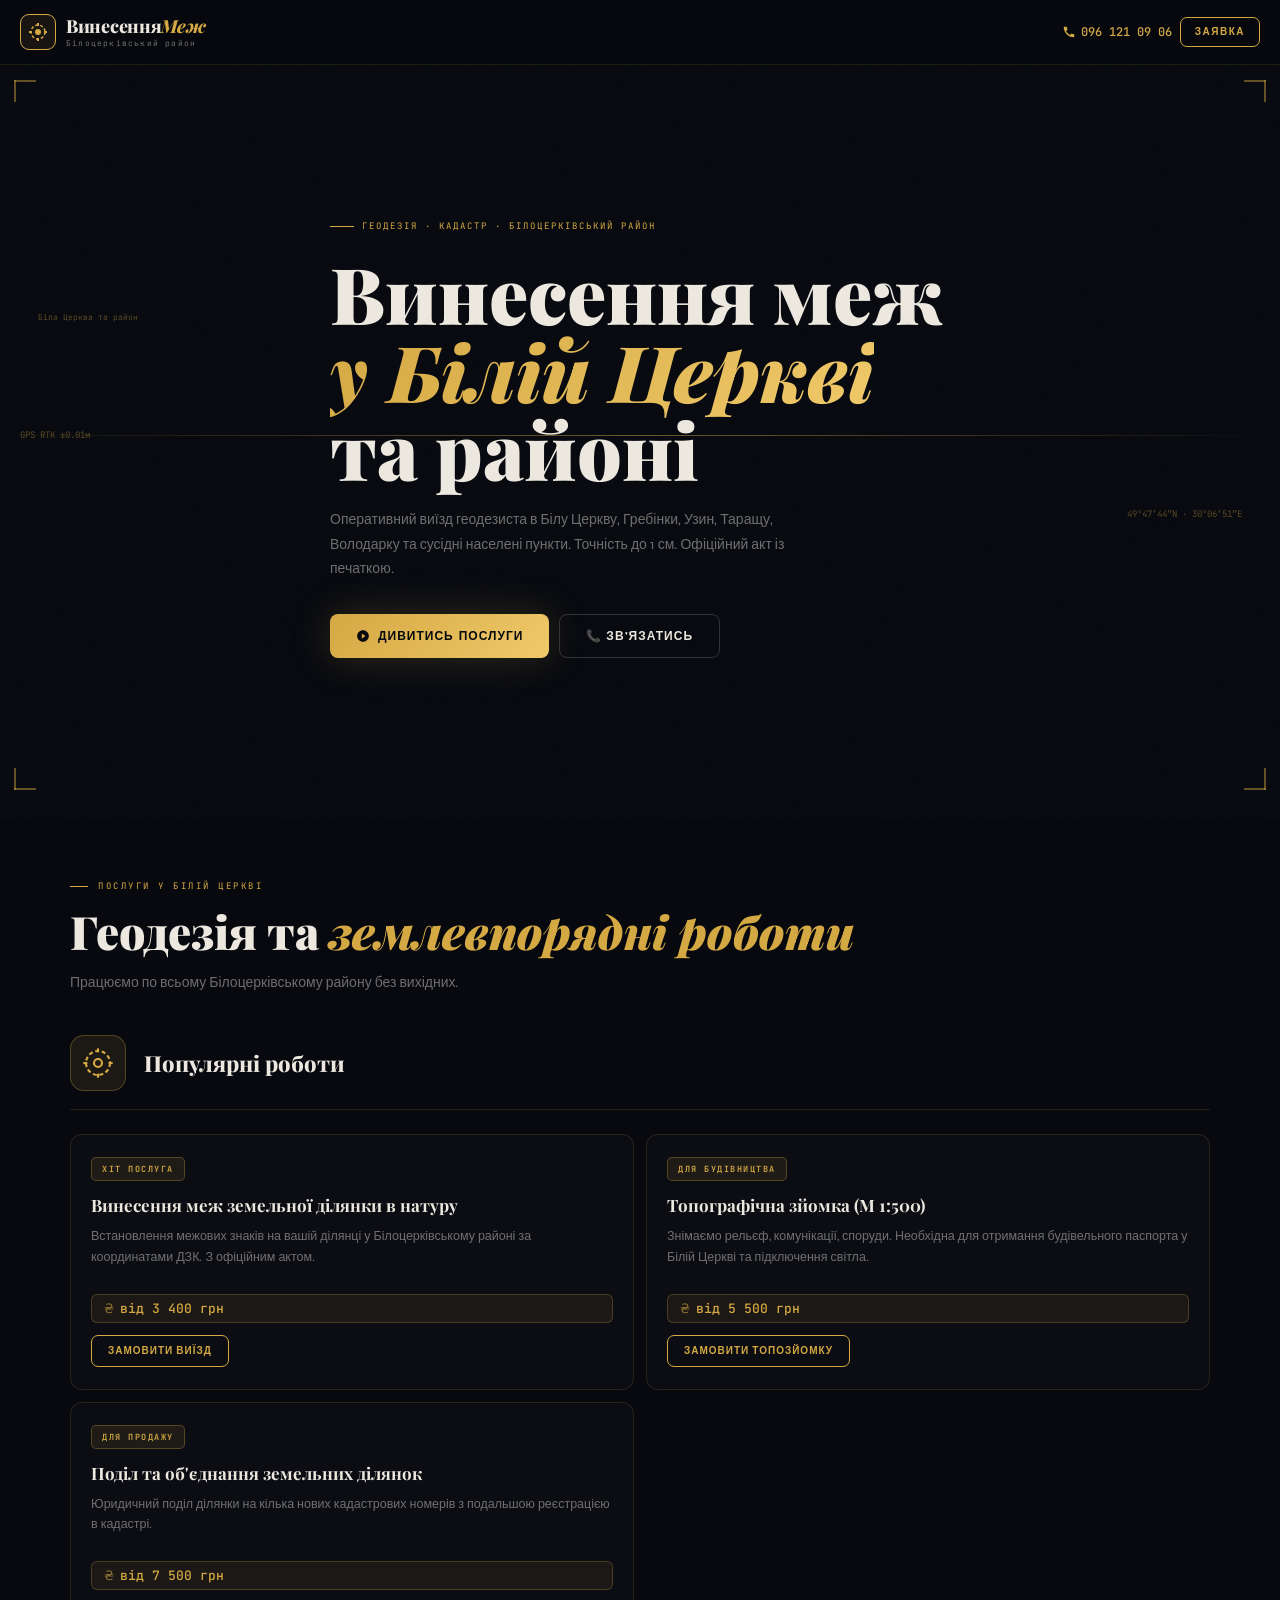
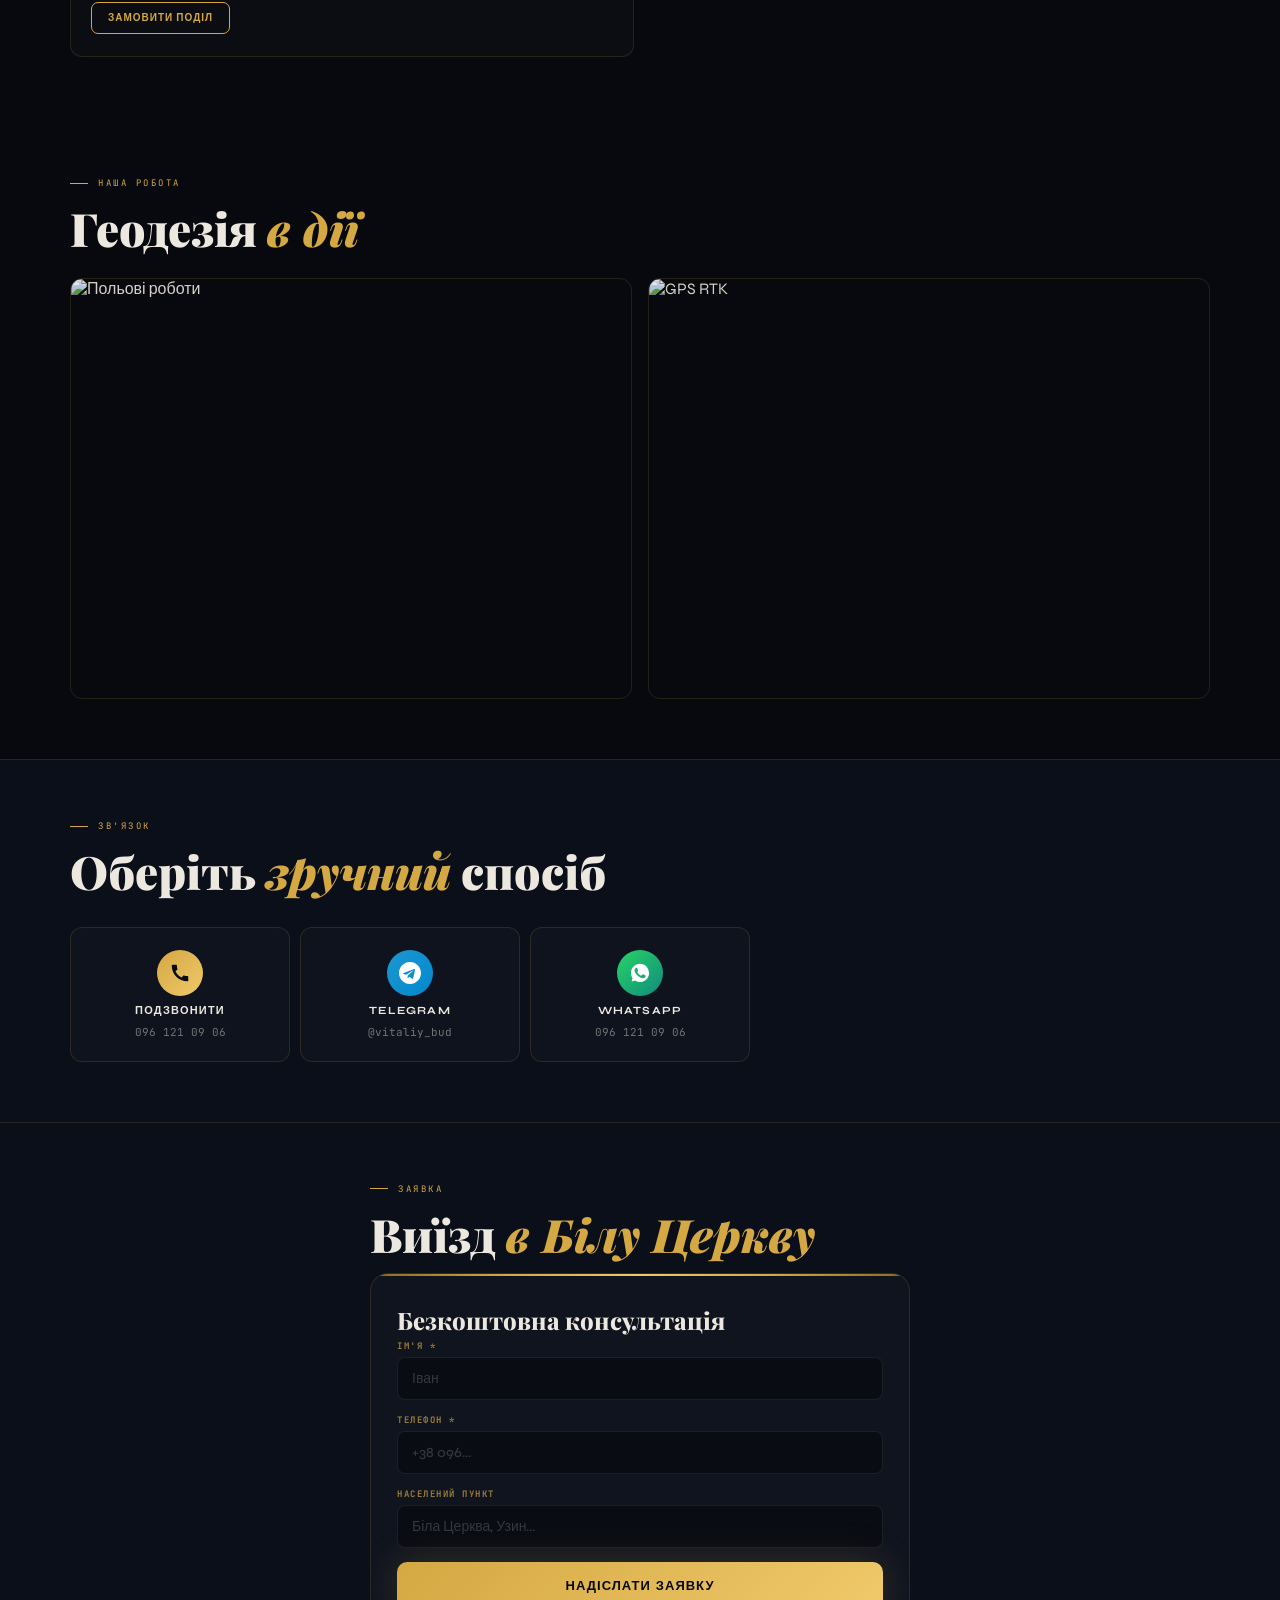
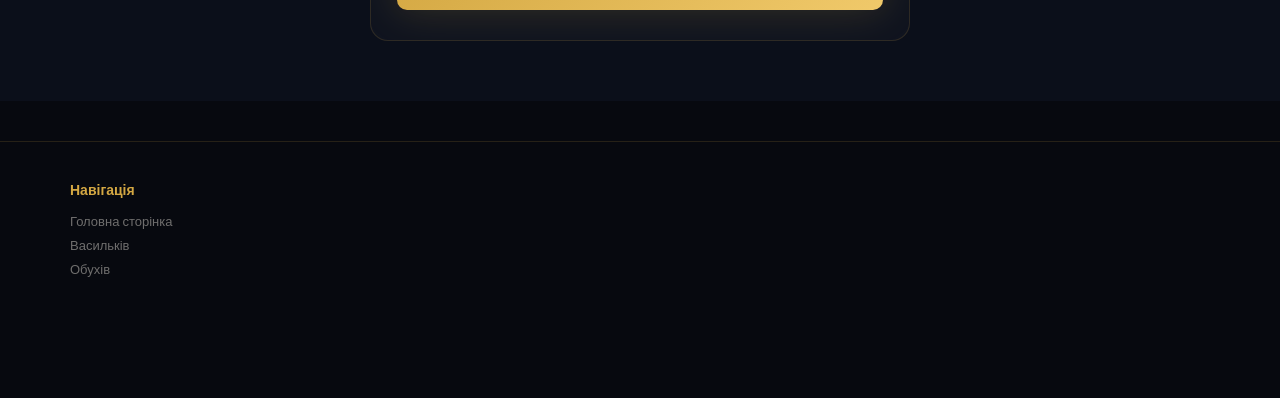
==== commit 4aa1806d: "Update bila-cerkva.html" ====
--- a/bila-cerkva.html
+++ b/bila-cerkva.html
@@ -168,6 +168,6 @@
     document.getElementById('formBlock').classList.add('hidden');
     document.getElementById('successBlock').classList.add('active');
   }
-</script>
+<script src="main.js"></script>
 </body>
 </html>
--- a/assets/styles.css
+++ b/assets/styles.css
@@ -0,0 +1,675 @@
+/* ═══════════════════════════════════════════
+   ВИНОС МЕЖ — преміум темний дизайн
+   Золото на чорному · JetBrains + Playfair + Syne
+   Mobile-first
+═══════════════════════════════════════════ */
+
+:root {
+  --bg:    #07090F;
+  --bg2:   #0B0F1A;
+  --bg3:   #11151F;
+  --gold:  #D4A843;
+  --gold2: #F0C96A;
+  --gold3: #8A6820;
+  --blue:  #2D9CDB;
+  --green: #2ECC71;
+  --text:  #EDE8DF;
+  --muted: rgba(237,232,223,0.45);
+  --border:rgba(212,168,67,0.15);
+  --border2:rgba(212,168,67,0.3);
+}
+
+*, *::before, *::after { margin:0; padding:0; box-sizing:border-box; }
+html { scroll-behavior:smooth; -webkit-text-size-adjust:100%; }
+
+body {
+  background:#07090F;
+  color:#EDE8DF;
+  font-family:'Syne',sans-serif;
+  overflow-x:hidden;
+  min-height:100vh;
+  -webkit-font-smoothing:antialiased;
+  padding-bottom:80px;
+}
+
+#cvs { position:fixed; inset:0; width:100%; height:100%; z-index:0; background:#07090F; display:block; }
+
+.grain {
+  position:fixed; inset:0; z-index:1; pointer-events:none; opacity:0.025;
+  background-image:url("data:image/svg+xml,%3Csvg xmlns='http://www.w3.org/2000/svg' width='300' height='300'%3E%3Cfilter id='n'%3E%3CfeTurbulence type='fractalNoise' baseFrequency='0.75' numOctaves='4' stitchTiles='stitch'/%3E%3C/filter%3E%3Crect width='300' height='300' filter='url(%23n)'/%3E%3C/svg%3E");
+  background-size:300px 300px;
+}
+
+.page { position:relative; z-index:2; }
+
+/* ═══════════ HEADER ═══════════ */
+header {
+  position:fixed; top:0; left:0; right:0; z-index:999;
+  padding:14px 20px;
+  display:flex; align-items:center; justify-content:space-between; gap:12px;
+  background:rgba(7,9,15,0.92);
+  border-bottom:1px solid rgba(212,168,67,0.12);
+  -webkit-backdrop-filter:blur(16px); backdrop-filter:blur(16px);
+}
+
+.logo { display:flex; align-items:center; gap:10px; text-decoration:none; flex-shrink:0; }
+.logo-box {
+  width:36px; height:36px;
+  border:1.5px solid var(--gold);
+  border-radius:9px;
+  display:flex; align-items:center; justify-content:center;
+  background:rgba(212,168,67,0.08);
+}
+.logo-name { font-family:'Playfair Display',serif; font-size:18px; font-weight:800; color:#EDE8DF; line-height:1; letter-spacing:-0.3px; }
+.logo-name em { font-style:italic; color:var(--gold); }
+.logo-sub { font-size:8px; color:var(--muted); font-family:'JetBrains Mono',monospace; letter-spacing:1.2px; margin-top:3px; }
+
+.hdr-right { display:flex; align-items:center; gap:8px; }
+.hdr-tel-link {
+  display:none; align-items:center; gap:5px;
+  font-family:'JetBrains Mono',monospace;
+  font-size:12px; font-weight:500; color:var(--gold);
+  text-decoration:none; white-space:nowrap;
+}
+@media (min-width:640px){ .hdr-tel-link { display:inline-flex; } }
+
+.hdr-cta {
+  background:transparent;
+  border:1.5px solid var(--gold);
+  color:var(--gold);
+  font-family:'Syne',sans-serif;
+  font-size:10px; font-weight:700; letter-spacing:1.5px; text-transform:uppercase;
+  padding:8px 14px; border-radius:7px;
+  text-decoration:none; white-space:nowrap;
+  transition:background .2s, color .2s;
+}
+.hdr-cta:hover { background:var(--gold); color:#07090F; }
+
+/* ═══════════ HERO ═══════════ */
+.hero {
+  min-height: calc(100svh - 80px);
+  padding:90px 20px 40px;
+  display:flex; flex-direction:column; justify-content:center;
+  position:relative; overflow:hidden;
+}
+
+.crn { position:absolute; width:22px; height:22px; pointer-events:none; }
+.crn::before, .crn::after { content:''; position:absolute; background:var(--gold); opacity:0.45; }
+.crn::before { width:100%; height:1.5px; top:0; left:0; }
+.crn::after { width:1.5px; height:100%; top:0; left:0; }
+.crn.tl { top:80px; left:14px; }
+.crn.tr { top:80px; right:14px; transform:scaleX(-1); }
+.crn.bl { bottom:30px; left:14px; transform:scaleY(-1); }
+.crn.br { bottom:30px; right:14px; transform:scale(-1); }
+
+.scan {
+  position:absolute; left:0; right:0; height:1px;
+  background:linear-gradient(90deg,transparent,rgba(212,168,67,0.5),transparent);
+  animation:scanAnim 7s linear infinite;
+  pointer-events:none;
+}
+@keyframes scanAnim {
+  0%   { top:0%;   opacity:0; }
+  5%   { opacity:1; }
+  95%  { opacity:0.6; }
+  100% { top:100%; opacity:0; }
+}
+
+.fcoord {
+  position:absolute;
+  font-family:'JetBrains Mono',monospace;
+  font-size:9px; color:rgba(212,168,67,0.4);
+  animation:floatY 4s ease-in-out infinite;
+  pointer-events:none; user-select:none;
+}
+.fcoord:nth-child(5){ top:18%; right:5%; animation-delay:0s; }
+.fcoord:nth-child(6){ top:62%; right:3%; animation-delay:1.5s; }
+.fcoord:nth-child(7){ top:38%; left:3%; animation-delay:2.8s; font-size:8px; }
+@keyframes floatY {
+  0%,100%{ transform:translateY(0); opacity:0.3; }
+  50%    { transform:translateY(-8px); opacity:0.6; }
+}
+
+.hero-inner { max-width:620px; margin:0 auto; width:100%; }
+
+.hero-label {
+  display:inline-flex; align-items:center; gap:8px;
+  font-family:'JetBrains Mono',monospace;
+  font-size:9px; letter-spacing:2px; text-transform:uppercase;
+  color:var(--gold); margin-bottom:22px;
+  animation:fadeUp .5s .1s both;
+}
+.hero-label::before { content:''; width:24px; height:1.5px; background:var(--gold); flex-shrink:0; }
+
+.hero h1 {
+  font-family:'Playfair Display',serif;
+  font-size: clamp(38px, 10vw, 78px);
+  font-weight:900; line-height:1.0;
+  color:#EDE8DF;
+  margin-bottom:20px;
+  animation:fadeUp .6s .25s both;
+}
+.hero h1 em {
+  font-style:italic;
+  background:linear-gradient(135deg,var(--gold),var(--gold2));
+  -webkit-background-clip:text; -webkit-text-fill-color:transparent;
+  background-clip:text;
+}
+
+.hero-desc {
+  font-size:14px; line-height:1.75; color:var(--muted);
+  max-width:460px; margin-bottom:32px;
+  animation:fadeUp .6s .4s both;
+}
+
+.hero-btns {
+  display:flex; flex-direction:column; gap:10px;
+  animation:fadeUp .6s .55s both;
+}
+@media(min-width:480px){ .hero-btns{ flex-direction:row; flex-wrap:wrap; } }
+
+.btn-gold {
+  background:linear-gradient(135deg,var(--gold),var(--gold2));
+  color:#07090F;
+  font-family:'Syne',sans-serif;
+  font-size:12px; font-weight:800; letter-spacing:1px; text-transform:uppercase;
+  padding:15px 26px; border-radius:8px;
+  text-decoration:none; border:none; cursor:pointer;
+  display:inline-flex; align-items:center; justify-content:center; gap:8px;
+  box-shadow:0 0 40px rgba(212,168,67,0.2);
+  transition:transform .2s, box-shadow .2s;
+}
+.btn-gold:hover { transform:translateY(-2px); box-shadow:0 8px 40px rgba(212,168,67,0.4); }
+
+.btn-ghost {
+  background:transparent;
+  border:1.5px solid rgba(237,232,223,0.18);
+  color:#EDE8DF;
+  font-family:'Syne',sans-serif;
+  font-size:12px; font-weight:700; letter-spacing:1px; text-transform:uppercase;
+  padding:14px 26px; border-radius:8px;
+  text-decoration:none; cursor:pointer;
+  display:inline-flex; align-items:center; justify-content:center; gap:8px;
+  transition:border-color .2s, color .2s;
+}
+.btn-ghost:hover { border-color:var(--gold); color:var(--gold); }
+
+.hero-stats {
+  display:flex; gap:28px; flex-wrap:wrap;
+  margin-top:48px; padding-top:32px;
+  border-top:1px solid rgba(255,255,255,0.07);
+  animation:fadeUp .6s .7s both;
+}
+.stat-num {
+  font-family:'Playfair Display',serif;
+  font-size:30px; font-weight:700; color:var(--gold); line-height:1; margin-bottom:4px;
+}
+.stat-lbl { font-size:9px; letter-spacing:1.4px; text-transform:uppercase; color:var(--muted); font-weight:600; }
+
+@keyframes fadeUp {
+  from { opacity:0; transform:translateY(18px); }
+  to   { opacity:1; transform:translateY(0); }
+}
+
+/* ═══════════ SECTIONS ═══════════ */
+section { padding:60px 20px; background:#07090F; position:relative; }
+.sec-wrap { max-width:1140px; margin:0 auto; }
+
+.sec-label {
+  font-family:'JetBrains Mono',monospace;
+  font-size:9px; letter-spacing:2.5px; text-transform:uppercase;
+  color:var(--gold); margin-bottom:14px;
+  display:flex; align-items:center; gap:10px;
+}
+.sec-label::before { content:''; width:18px; height:1px; background:var(--gold); }
+
+.sec-h {
+  font-family:'Playfair Display',serif;
+  font-size:clamp(28px,7vw,46px); font-weight:900; line-height:1.1;
+  color:#EDE8DF; margin-bottom:14px;
+}
+.sec-h em { font-style:italic; color:var(--gold); }
+.sec-p { font-size:14px; color:var(--muted); line-height:1.75; max-width:560px; margin-bottom:40px; }
+
+/* ═══════════ КАТЕГОРІЇ + ПОСЛУГИ ═══════════ */
+.cat-block { margin-bottom:50px; }
+.cat-block:last-child { margin-bottom:0; }
+
+.cat-header {
+  display:flex; align-items:center; gap:18px;
+  margin-bottom:24px; padding-bottom:18px;
+  border-bottom:1px solid var(--border);
+}
+
+.cat-icon {
+  width:56px; height:56px; border-radius:14px;
+  background:rgba(212,168,67,0.1);
+  border:1px solid var(--border2);
+  display:flex; align-items:center; justify-content:center;
+  color:var(--gold); flex-shrink:0;
+}
+
+.cat-num {
+  font-family:'JetBrains Mono',monospace;
+  font-size:10px; letter-spacing:2px; text-transform:uppercase;
+  color:var(--gold); margin-bottom:4px;
+}
+
+.cat-h {
+  font-family:'Playfair Display',serif;
+  font-size:22px; font-weight:800; color:#EDE8DF;
+  line-height:1.1;
+}
+
+.services-grid {
+  display:grid;
+  grid-template-columns:1fr;
+  gap:12px;
+}
+@media (min-width:720px){ .services-grid { grid-template-columns:repeat(2,1fr); } }
+
+.srv {
+  background:rgba(255,255,255,0.02);
+  border:1px solid var(--border);
+  border-radius:12px;
+  padding:22px 20px;
+  transition:border-color .3s, background .3s, transform .3s;
+  display:flex; flex-direction:column;
+}
+.srv:hover {
+  border-color:var(--border2);
+  background:rgba(212,168,67,0.04);
+  transform:translateY(-2px);
+}
+
+.srv-tag {
+  display:inline-block;
+  font-family:'JetBrains Mono',monospace;
+  font-size:8.5px; font-weight:600; letter-spacing:1.5px; text-transform:uppercase;
+  color:var(--gold);
+  padding:5px 10px;
+  background:rgba(212,168,67,0.1);
+  border:1px solid var(--border2);
+  border-radius:5px;
+  margin-bottom:14px;
+  align-self:flex-start;
+}
+
+.srv-title {
+  font-family:'Playfair Display',serif;
+  font-size:17px; font-weight:700; color:#EDE8DF;
+  line-height:1.25; margin-bottom:10px;
+}
+
+.srv-text {
+  font-size:12.5px; color:var(--muted); line-height:1.65;
+  margin-bottom:16px;
+  flex-grow:1;
+}
+.srv-text b { color:var(--gold2); font-weight:600; }
+
+.srv-cta { margin-top:auto; }
+
+.btn-srv {
+  display:inline-flex; align-items:center; gap:6px;
+  background:transparent;
+  border:1.5px solid var(--gold);
+  color:var(--gold);
+  font-family:'Syne',sans-serif;
+  font-size:10px; font-weight:700; letter-spacing:1px; text-transform:uppercase;
+  padding:9px 16px; border-radius:7px;
+  text-decoration:none;
+  transition:background .2s, color .2s;
+}
+.btn-srv:hover { background:var(--gold); color:#07090F; }
+
+/* ═══════════ РАЙОНИ ═══════════ */
+.region-grid {
+  display:grid;
+  grid-template-columns:1fr;
+  gap:14px;
+}
+@media (min-width:640px){ .region-grid { grid-template-columns:repeat(3,1fr); } }
+
+.reg {
+  background:rgba(255,255,255,0.025);
+  border:1px solid var(--border);
+  border-radius:14px;
+  padding:26px 24px;
+  text-decoration:none;
+  display:flex; flex-direction:column;
+  position:relative; overflow:hidden;
+  transition:border-color .3s, background .3s, transform .3s;
+}
+.reg::after {
+  content:''; position:absolute; bottom:0; left:0; right:0; height:2px;
+  background:linear-gradient(90deg,transparent,var(--gold),transparent);
+  transform:scaleX(0); transition:transform .4s;
+}
+.reg:hover {
+  border-color:var(--border2);
+  background:rgba(212,168,67,0.04);
+  transform:translateY(-3px);
+}
+.reg:hover::after { transform:scaleX(1); }
+
+.reg-name {
+  font-family:'Playfair Display',serif;
+  font-size:24px; font-weight:800; color:#EDE8DF;
+  margin-bottom:8px; line-height:1.1;
+}
+.reg-text {
+  font-size:12px; color:var(--muted); line-height:1.65;
+  margin-bottom:18px;
+  flex-grow:1;
+}
+.reg-arrow {
+  display:flex; align-items:center; justify-content:space-between; gap:8px;
+  font-family:'JetBrains Mono',monospace;
+  font-size:10px; color:var(--gold);
+  letter-spacing:1.5px; text-transform:uppercase;
+  padding-top:14px;
+  border-top:1px solid var(--border);
+}
+
+/* ═══════════ ПРОЦЕС ═══════════ */
+.proc-grid {
+  display:grid;
+  grid-template-columns:1fr;
+  gap:10px;
+}
+@media(min-width:560px){ .proc-grid { grid-template-columns:repeat(2,1fr); } }
+@media(min-width:880px){ .proc-grid { grid-template-columns:repeat(3,1fr); } }
+
+.proc {
+  background:rgba(255,255,255,0.02);
+  border:1px solid var(--border);
+  border-radius:12px;
+  padding:24px 22px;
+  position:relative;
+}
+.proc-num {
+  font-family:'Playfair Display',serif;
+  font-size:42px; font-weight:900;
+  background:linear-gradient(135deg,var(--gold),var(--gold2));
+  -webkit-background-clip:text; -webkit-text-fill-color:transparent;
+  background-clip:text;
+  line-height:1; margin-bottom:14px;
+}
+.proc-title { font-size:15px; font-weight:700; margin-bottom:8px; color:#EDE8DF; }
+.proc-desc { font-size:12px; color:var(--muted); line-height:1.65; }
+
+/* ═══════════ TRUST ═══════════ */
+.trust-grid {
+  display:grid;
+  grid-template-columns:1fr;
+  gap:12px;
+}
+@media(min-width:640px){ .trust-grid{ grid-template-columns:repeat(2,1fr); } }
+@media(min-width:980px){ .trust-grid{ grid-template-columns:repeat(3,1fr); } }
+
+.trust-card {
+  background:rgba(255,255,255,0.02);
+  border:1px solid var(--border);
+  border-radius:12px;
+  padding:22px;
+  transition:border-color .3s;
+}
+.trust-card:hover { border-color:var(--border2); }
+
+.trust-ico {
+  width:42px; height:42px; border-radius:10px;
+  background:rgba(212,168,67,0.1);
+  display:flex; align-items:center; justify-content:center;
+  color:var(--gold);
+  margin-bottom:14px;
+}
+
+.trust-title { font-size:15px; font-weight:700; color:#EDE8DF; margin-bottom:6px; }
+.trust-text { font-size:12px; color:var(--muted); line-height:1.65; }
+
+/* ═══════════ FAQ ═══════════ */
+.faq-list { display:flex; flex-direction:column; gap:10px; }
+
+.faq {
+  background:rgba(255,255,255,0.02);
+  border:1px solid var(--border);
+  border-radius:10px;
+  overflow:hidden;
+  transition:border-color .2s;
+}
+.faq:hover { border-color:rgba(212,168,67,0.25); }
+
+.faq-q {
+  padding:16px 20px;
+  display:flex; justify-content:space-between; align-items:center; gap:14px;
+  cursor:pointer; user-select:none;
+  font-family:'Playfair Display',serif;
+  font-size:15px; font-weight:700; color:#EDE8DF;
+  line-height:1.3;
+}
+
+.faq-q-icon {
+  width:22px; height:22px; flex-shrink:0;
+  border:1.5px solid var(--gold); border-radius:50%;
+  display:flex; align-items:center; justify-content:center;
+  color:var(--gold);
+  font-size:13px;
+  transition:transform .3s, background .3s;
+}
+
+.faq.open .faq-q-icon {
+  transform:rotate(45deg);
+  background:var(--gold);
+  color:#07090F;
+}
+
+.faq-a {
+  max-height:0; overflow:hidden;
+  transition:max-height .4s ease, padding .4s ease;
+  font-size:13px; color:var(--muted); line-height:1.7;
+  padding:0 20px;
+}
+.faq.open .faq-a {
+  max-height:400px;
+  padding:0 20px 18px;
+}
+
+/* ═══════════ КОНТАКТИ ═══════════ */
+.contacts-section {
+  background:var(--bg2);
+  border-top:1px solid var(--border);
+  border-bottom:1px solid var(--border);
+}
+
+.contacts-grid {
+  display:grid;
+  grid-template-columns:1fr;
+  gap:10px;
+  margin-top:30px;
+}
+@media (min-width:560px){ .contacts-grid { grid-template-columns:repeat(2,1fr); } }
+@media (min-width:880px){ .contacts-grid { grid-template-columns:repeat(5,1fr); } }
+
+.ch-btn {
+  display:flex; flex-direction:column; align-items:center; gap:8px;
+  padding:22px 14px;
+  background:rgba(255,255,255,0.02);
+  border:1px solid var(--border);
+  border-radius:12px;
+  text-decoration:none;
+  transition:transform .2s, border-color .2s, background .2s;
+}
+.ch-btn:hover { transform:translateY(-3px); border-color:var(--border2); }
+
+.ch-ico {
+  width:46px; height:46px; border-radius:50%;
+  display:flex; align-items:center; justify-content:center;
+  color:#fff;
+}
+.ch-tg .ch-ico    { background:linear-gradient(135deg,#1d97d2,#0089cc); }
+.ch-wa .ch-ico    { background:linear-gradient(135deg,#25D366,#128C7E); }
+.ch-vb .ch-ico    { background:linear-gradient(135deg,#7D3DAF,#5B2580); }
+.ch-tel .ch-ico   { background:linear-gradient(135deg,var(--gold),var(--gold2)); color:#07090F; }
+.ch-mail .ch-ico  { background:rgba(212,168,67,0.15); color:var(--gold); border:1px solid var(--gold); }
+
+.ch-name { font-family:'Syne',sans-serif; font-size:11px; font-weight:700; letter-spacing:1.2px; text-transform:uppercase; color:#EDE8DF; }
+.ch-val { font-family:'JetBrains Mono',monospace; font-size:11px; color:var(--muted); text-align:center; word-break:break-word; }
+
+/* ═══════════ ФОРМА ═══════════ */
+.form-section { background:var(--bg2); }
+.form-wrap { max-width:540px; margin:0 auto; }
+
+.fcard {
+  background:rgba(255,255,255,0.025);
+  border:1px solid var(--border);
+  border-radius:18px; padding:30px 26px;
+  position:relative; overflow:hidden;
+}
+.fcard::before {
+  content:''; position:absolute; top:0; left:0; right:0; height:2px;
+  background:linear-gradient(90deg,var(--gold3),var(--gold),var(--gold2),var(--gold),var(--gold3));
+}
+
+.form-h { font-family:'Playfair Display',serif; font-size:24px; font-weight:800; color:#EDE8DF; margin-bottom:4px; }
+.form-sub { font-size:10px; color:var(--muted); margin-bottom:22px; font-family:'JetBrains Mono',monospace; letter-spacing:0.5px; }
+
+.field { margin-bottom:14px; }
+.field label {
+  display:block; font-size:9px; font-weight:700;
+  letter-spacing:1.5px; text-transform:uppercase;
+  color:rgba(212,168,67,0.7); margin-bottom:5px;
+  font-family:'JetBrains Mono',monospace;
+}
+.field input, .field select, .field textarea {
+  width:100%;
+  background:rgba(0,0,0,0.4);
+  border:1px solid rgba(255,255,255,0.08);
+  border-radius:8px; padding:12px 14px;
+  font-family:'Syne',sans-serif;
+  font-size:14px; font-weight:500;
+  color:#EDE8DF; outline:none;
+  -webkit-appearance:none; appearance:none;
+  resize:none;
+  transition:border-color .2s, background .2s, box-shadow .2s;
+}
+.field input::placeholder, .field textarea::placeholder { color:rgba(237,232,223,0.2); }
+.field input:focus, .field select:focus, .field textarea:focus {
+  border-color:rgba(212,168,67,0.5);
+  background:rgba(212,168,67,0.04);
+  box-shadow:0 0 0 3px rgba(212,168,67,0.07);
+}
+.field select option { background:#0B0F1A; color:#EDE8DF; }
+
+.row2 { display:flex; gap:10px; }
+.row2 .field { flex:1; }
+
+.btn-submit {
+  width:100%; margin-top:8px;
+  background:linear-gradient(135deg,var(--gold),var(--gold2));
+  color:#07090F;
+  font-family:'Syne',sans-serif;
+  font-size:13px; font-weight:800; letter-spacing:1px; text-transform:uppercase;
+  padding:16px; border:none; border-radius:10px; cursor:pointer;
+  display:flex; align-items:center; justify-content:center; gap:8px;
+  box-shadow:0 0 40px rgba(212,168,67,0.2);
+  transition:transform .2s, box-shadow .2s;
+}
+.btn-submit:hover { transform:translateY(-2px); box-shadow:0 8px 40px rgba(212,168,67,0.35); }
+
+.privacy {
+  text-align:center; margin-top:14px;
+  font-size:9px; color:rgba(237,232,223,0.3);
+  font-family:'JetBrains Mono',monospace; line-height:1.6;
+}
+
+.success-block { display:none; text-align:center; padding:16px 0; }
+.success-ico {
+  width:64px; height:64px; margin:0 auto 14px;
+  border-radius:50%;
+  background:linear-gradient(135deg,var(--gold),var(--gold2));
+  display:flex; align-items:center; justify-content:center;
+  font-family:'Playfair Display',serif;
+  font-size:36px; font-weight:900;
+  color:#07090F;
+}
+.success-h { font-family:'Playfair Display',serif; font-size:24px; font-weight:800; color:#EDE8DF; margin-bottom:10px; }
+.success-p { font-size:13px; color:var(--muted); line-height:1.7; margin-bottom:20px; }
+
+/* ═══════════ FOOTER ═══════════ */
+footer {
+  background:#07090F;
+  padding:40px 20px 30px;
+  border-top:1px solid var(--border);
+}
+.foot-wrap {
+  max-width:1140px; margin:0 auto;
+  display:grid;
+  grid-template-columns:1fr;
+  gap:30px;
+}
+@media (min-width:680px){
+  .foot-wrap {
+    grid-template-columns:1.5fr 1fr 1fr 1.2fr;
+  }
+}
+
+.foot-logo { font-family:'Playfair Display',serif; font-size:22px; font-weight:800; color:#EDE8DF; margin-bottom:12px; line-height:1; }
+.foot-logo em { font-style:italic; color:var(--gold); }
+.foot-desc { font-size:12px; color:var(--muted); line-height:1.65; }
+
+.foot-block h4 {
+  font-family:'JetBrains Mono',monospace;
+  font-size:9px; letter-spacing:2px; text-transform:uppercase;
+  color:var(--gold); margin-bottom:14px; font-weight:600;
+}
+.foot-block a, .foot-block p {
+  display:block; font-size:12px; color:var(--muted);
+  text-decoration:none; line-height:2;
+  transition:color .2s;
+}
+.foot-block a:hover { color:var(--gold); }
+
+.foot-copy {
+  text-align:center; padding-top:24px; margin-top:24px;
+  border-top:1px solid var(--border);
+  font-size:10px; color:rgba(237,232,223,0.25);
+  font-family:'JetBrains Mono',monospace;
+}
+
+/* ═══════════ STICKY BOTTOM ═══════════ */
+.sticky-bar {
+  position:fixed; bottom:0; left:0; right:0; z-index:998;
+  background:rgba(7,9,15,0.96);
+  border-top:1px solid var(--border);
+  -webkit-backdrop-filter:blur(16px); backdrop-filter:blur(16px);
+  padding:10px 12px;
+  display:grid;
+  grid-template-columns:repeat(4, 1fr);
+  gap:6px;
+}
+
+.sb {
+  display:flex; flex-direction:column; align-items:center; gap:3px;
+  padding:8px 4px; border-radius:10px;
+  text-decoration:none;
+  font-family:'Syne',sans-serif;
+  font-size:9px; font-weight:700; letter-spacing:0.8px; text-transform:uppercase;
+  color:#EDE8DF;
+  transition:background .2s;
+}
+.sb:hover { background:rgba(255,255,255,0.05); }
+.sb-ico { width:24px; height:24px; display:flex; align-items:center; justify-content:center; }
+
+.sb-tel .sb-ico  { color:var(--gold); }
+.sb-tg .sb-ico   { color:#2D9CDB; }
+.sb-wa .sb-ico   { color:#25D366; }
+.sb-vb .sb-ico   { color:#7D3DAF; }
+
+/* ═══════════ ACCESSIBILITY ═══════════ */
+@media (prefers-reduced-motion: reduce) {
+  *, *::before, *::after {
+    animation-duration: 0.01ms !important;
+    transition-duration: 0.01ms !important;
+  }
+}
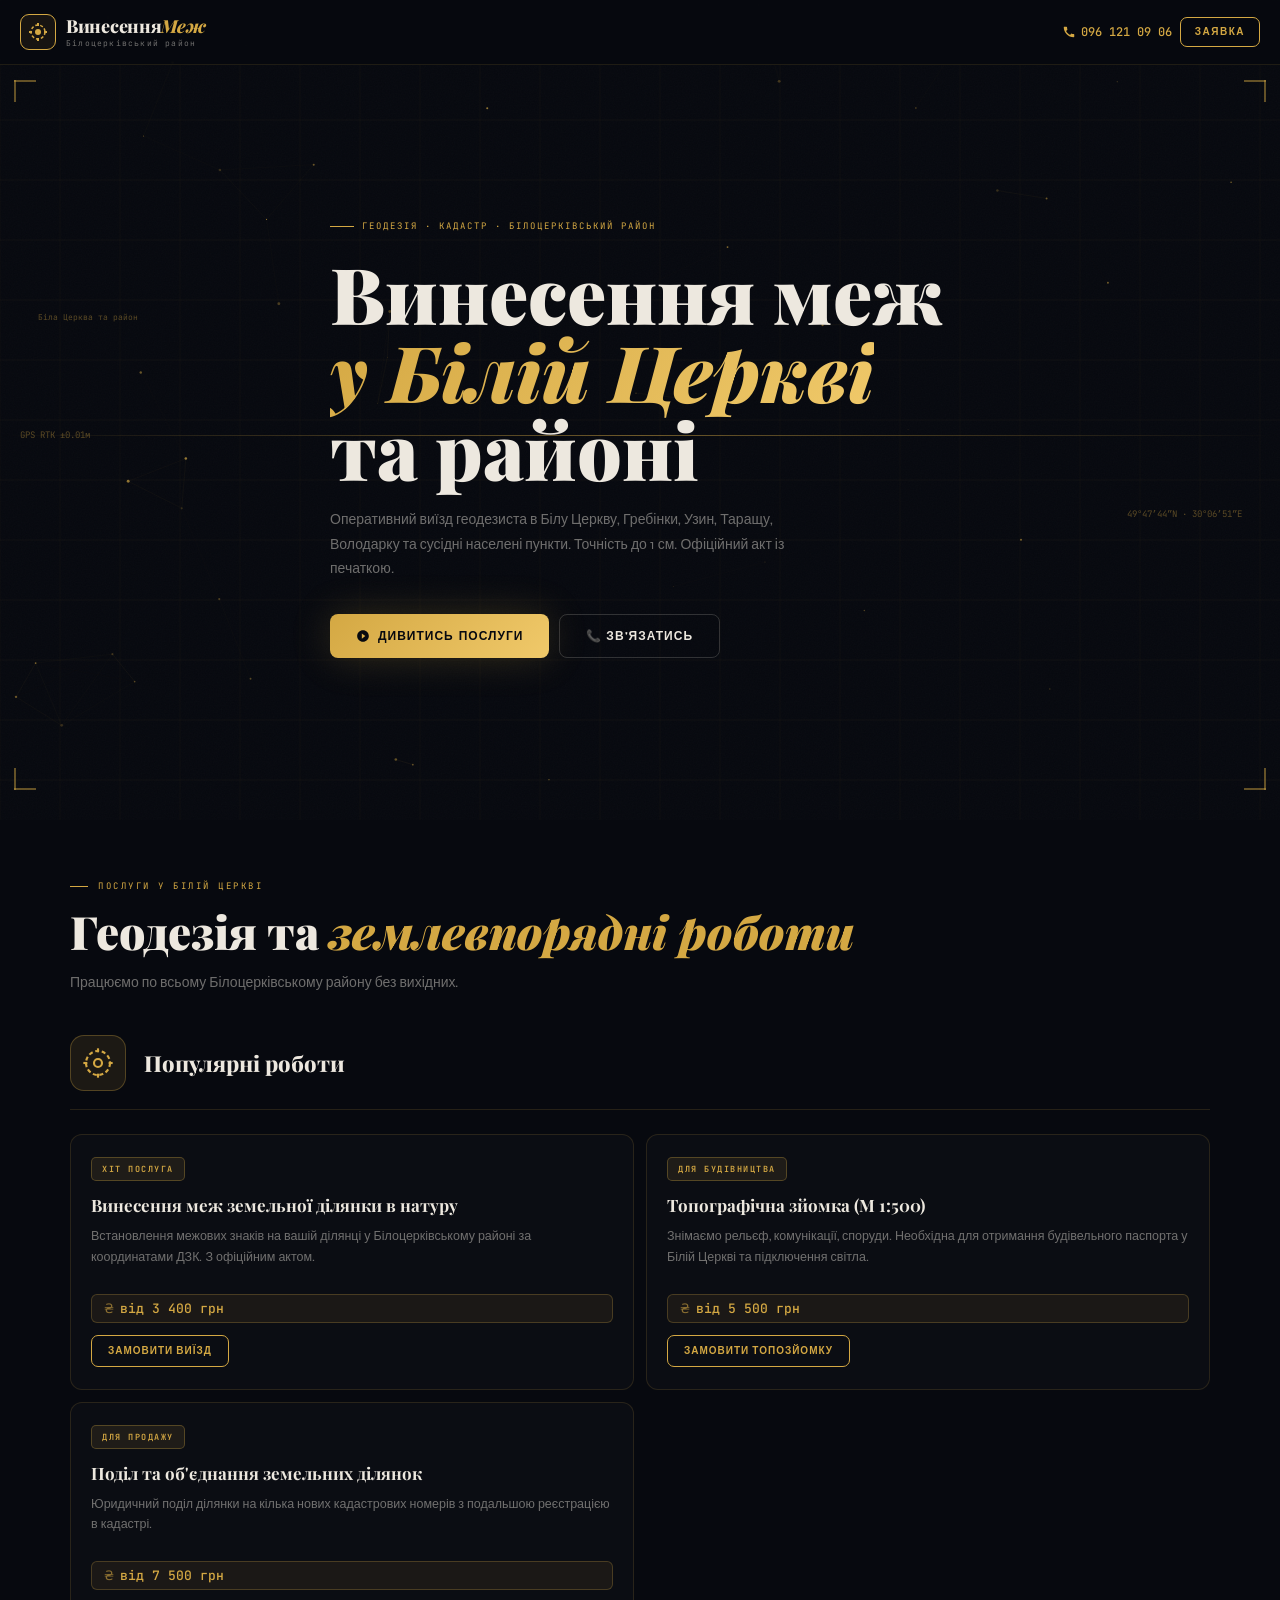
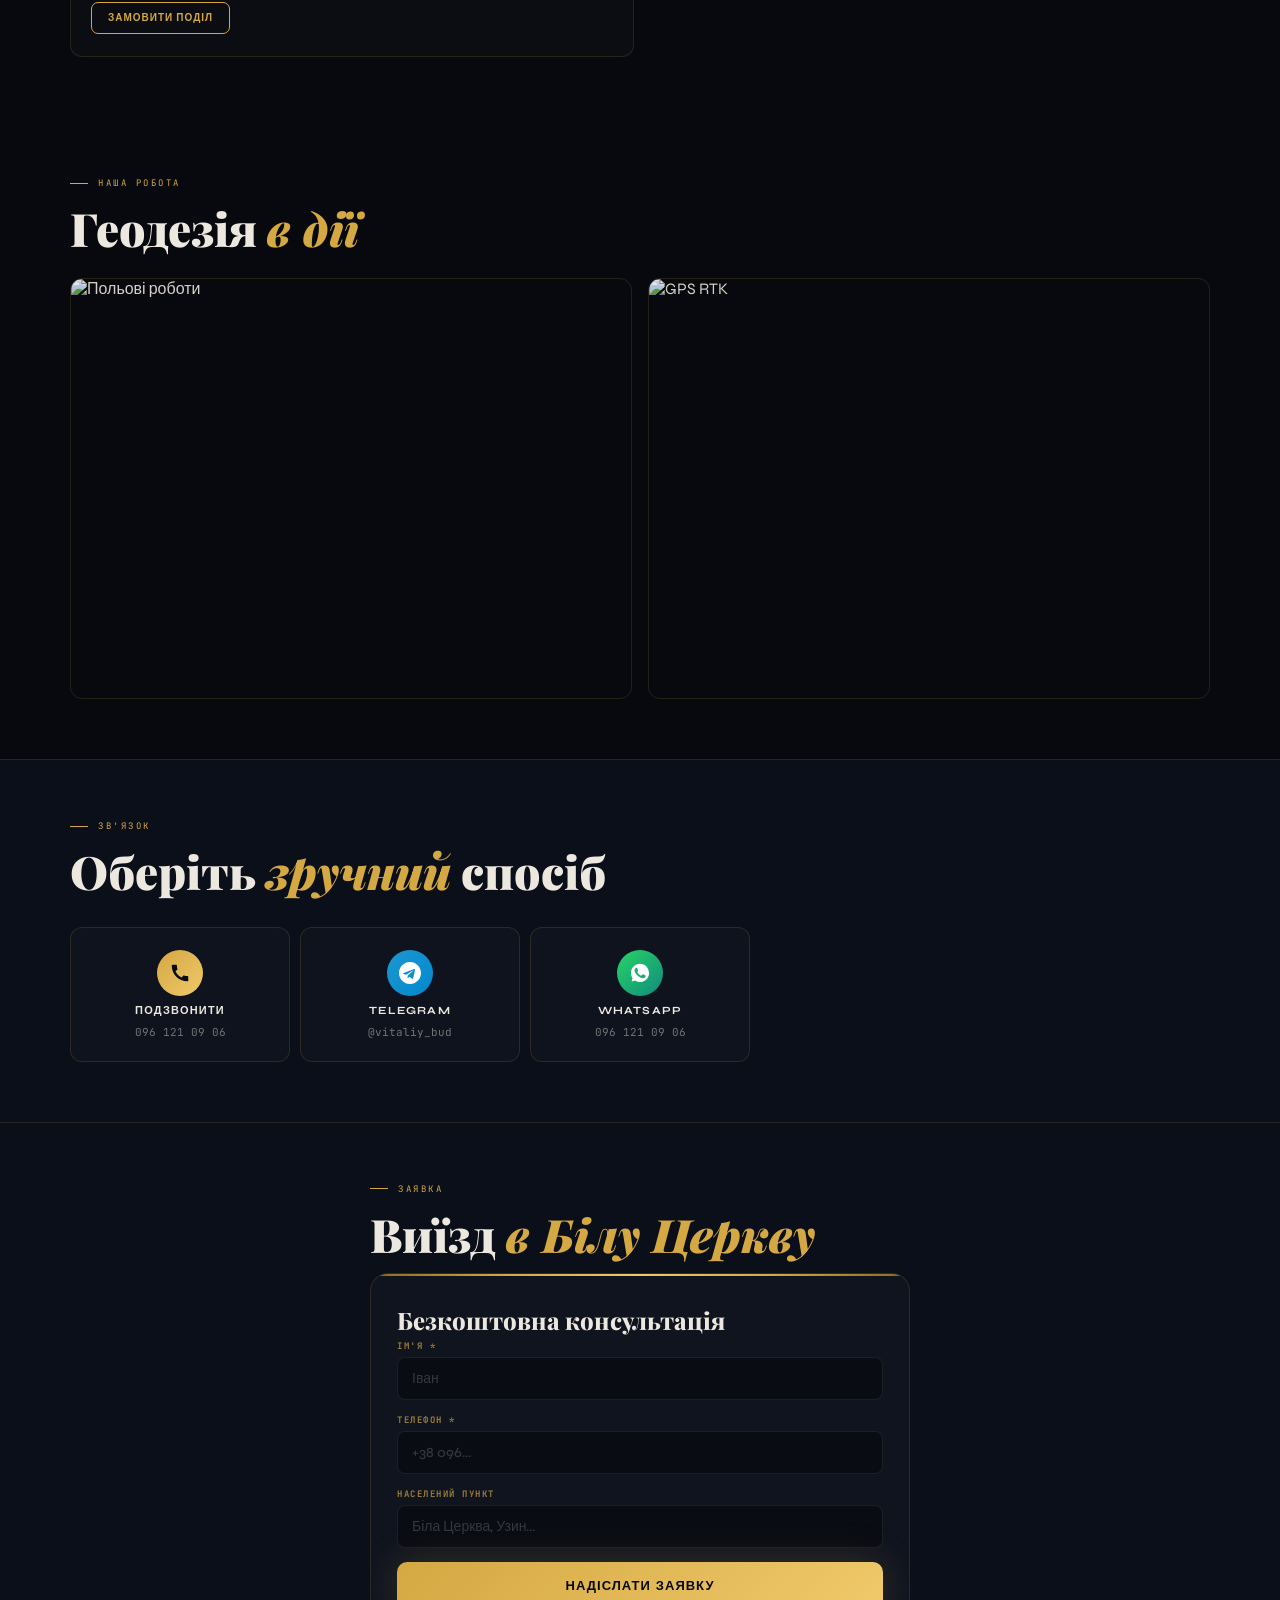
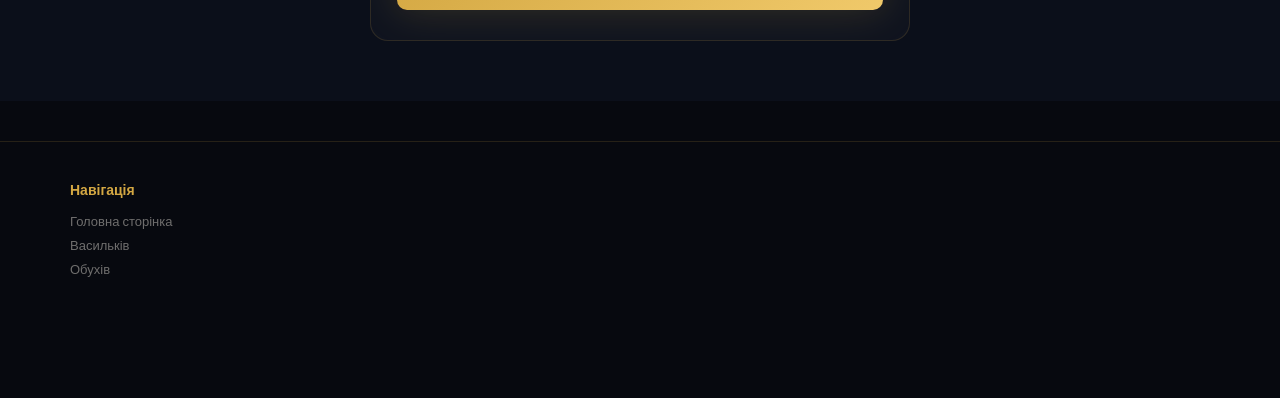
==== commit ef084707: "Команда-1: критичне виправлення JS (форма заявки не працювала на всьому сайті) - assets/main.js: вип" ====
--- a/bila-cerkva.html
+++ b/bila-cerkva.html
@@ -160,14 +160,7 @@
   </div>
 </footer>
 
-</div> <script>
-  function doSubmit() {
-    const name = document.getElementById('fname').value;
-    const phone = document.getElementById('fphone').value;
-    if (!name || !phone) return alert("Будь ласка, заповніть Ім'я та Телефон.");
-    document.getElementById('formBlock').classList.add('hidden');
-    document.getElementById('successBlock').classList.add('active');
-  }
-<script src="main.js"></script>
+</div>
+<script src="assets/main.js" defer></script>
 </body>
 </html>
